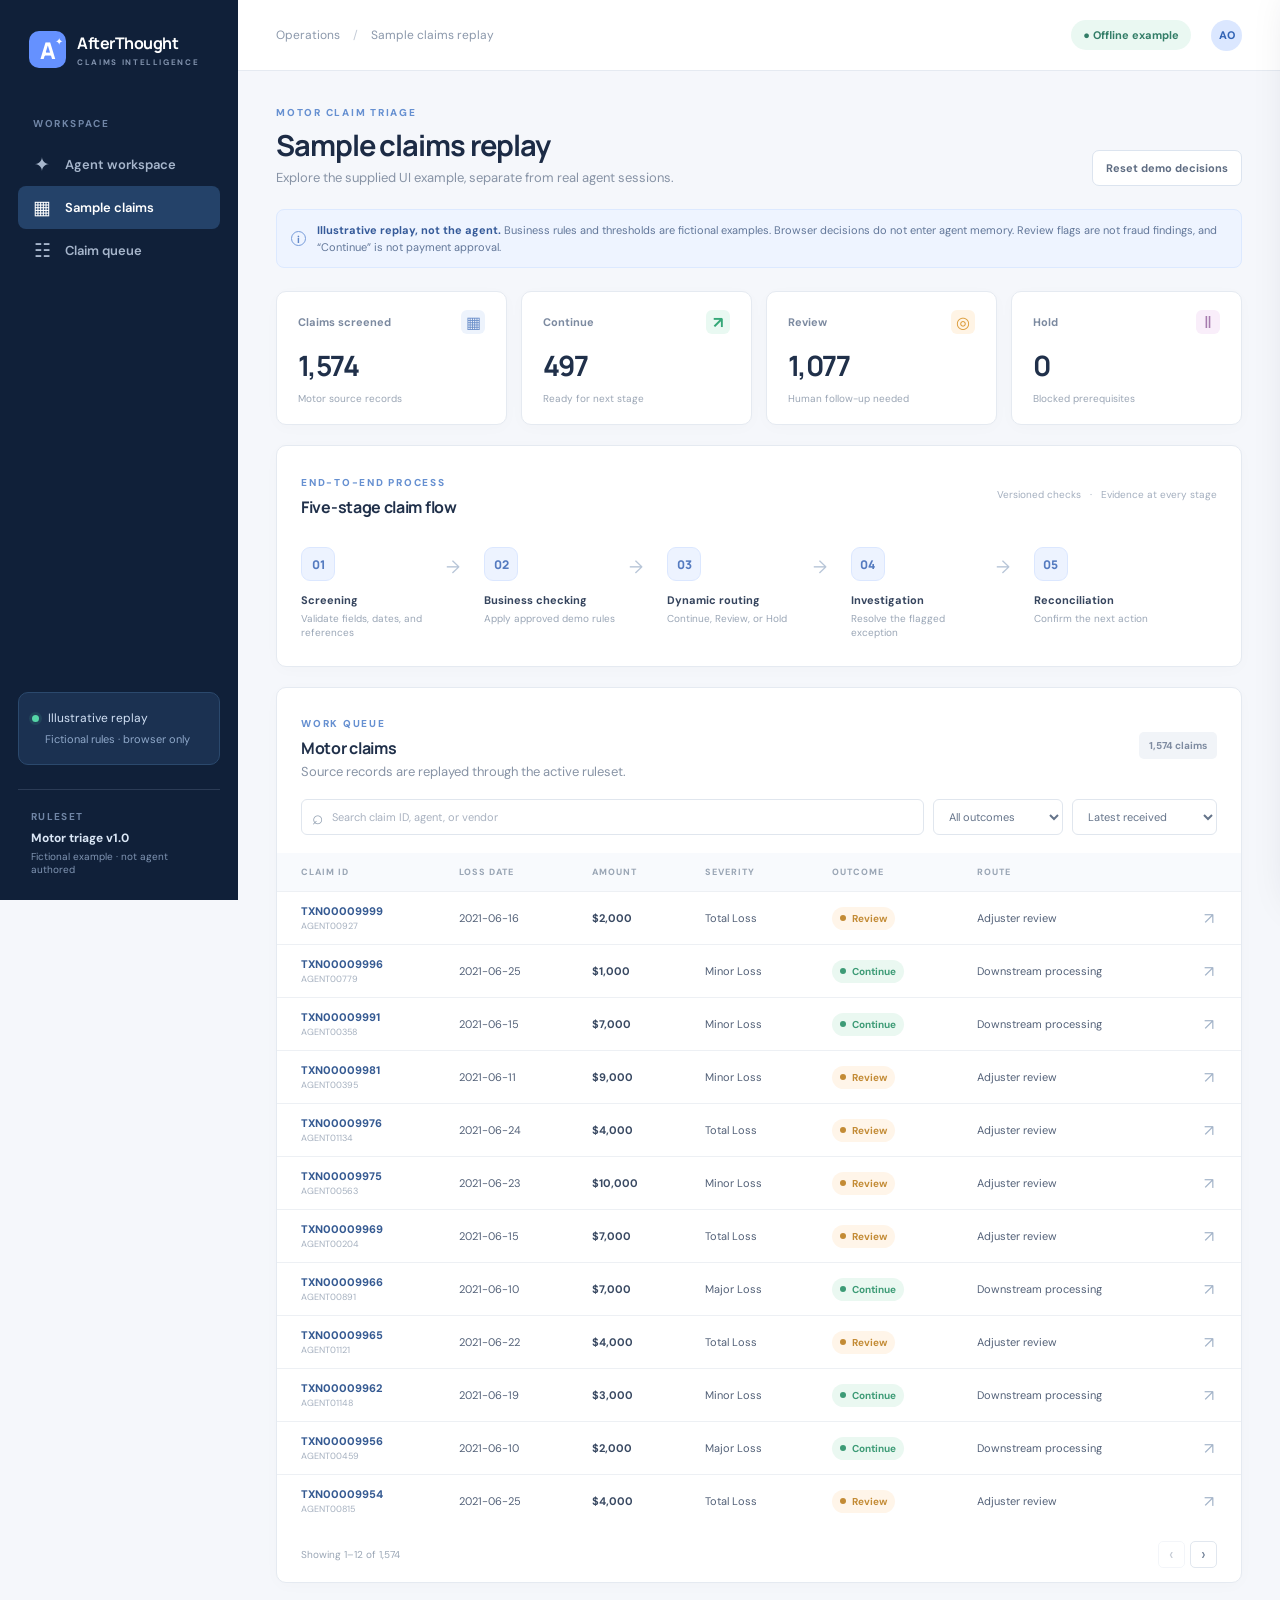
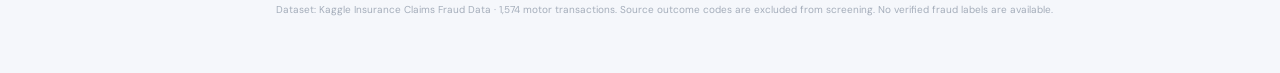
==== frontend/claims.html @ 143d14ba "feat: add durable agent runtime and live demo UI Add the Go/Temporal authoring harness with four too" ====
<!doctype html>
<html lang="en">
<head>
  <meta charset="utf-8">
  <meta name="viewport" content="width=device-width, initial-scale=1">
  <title>AfterThought · Illustrative claims replay</title>
  <link rel="stylesheet" href="src/styles.css">
</head>
<body>
  <div class="app-shell">
    <aside class="sidebar">
      <div class="brand"><div class="brand-mark">A<span>✦</span></div><div><strong>AfterThought</strong><small>CLAIMS INTELLIGENCE</small></div></div>
      <div class="side-label">WORKSPACE</div>
      <a class="nav-link" href="./"><span>✦</span> Agent workspace</a>
      <a class="nav-link active" href="claims.html"><span>▦</span> Sample claims</a>
      <a class="nav-link" href="#claim-table"><span>☷</span> Claim queue</a>
      <div class="side-spacer"></div>
      <div class="side-note"><span class="pulse"></span> Illustrative replay<br><small>Fictional rules · browser only</small></div>
      <div class="side-footer">RULESET<br><strong>Motor triage v1.0</strong><small>Fictional example · not agent authored</small></div>
    </aside>
    <main class="main" id="overview">
      <header class="topbar"><div class="breadcrumb">Operations <span>/</span> Sample claims replay</div><div class="top-right"><span class="data-pill">● Offline example</span><span class="avatar">AO</span></div></header>
      <div class="content">
        <div class="page-title"><div><div class="eyebrow">MOTOR CLAIM TRIAGE</div><h1>Sample claims replay</h1><p>Explore the supplied UI example, separate from real agent sessions.</p></div><button id="resetButton" class="secondary-button">Reset demo decisions</button></div>
        <div class="notice"><span class="notice-icon">i</span><span><strong>Illustrative replay, not the agent.</strong> Business rules and thresholds are fictional examples. Browser decisions do not enter agent memory. Review flags are not fraud findings, and “Continue” is not payment approval.</span></div>
        <section class="metrics" id="metrics" aria-label="Claim outcomes"></section>
        <section class="panel flow-panel"><div class="section-heading"><div><span class="eyebrow">END-TO-END PROCESS</span><h2>Five-stage claim flow</h2></div><div class="inline-meta">Versioned checks <span>·</span> Evidence at every stage</div></div><div class="flow" id="flow"></div></section>
        <section class="panel queue-panel" id="claim-table"><div class="section-heading queue-heading"><div><span class="eyebrow">WORK QUEUE</span><h2>Motor claims</h2><p>Source records are replayed through the active ruleset.</p></div><span class="record-count" id="recordCount"></span></div><div class="queue-controls"><div class="search-wrap"><span>⌕</span><input id="searchInput" type="search" placeholder="Search claim ID, agent, or vendor" aria-label="Search claims"></div><select id="outcomeFilter" aria-label="Filter by outcome"><option value="All">All outcomes</option><option value="Review">Review</option><option value="Continue">Continue</option><option value="Hold">Hold</option></select><select id="sortOrder" aria-label="Sort claims"><option value="recent">Latest received</option><option value="amount">Highest amount</option></select></div><div class="table-scroll"><table><thead><tr><th>CLAIM ID</th><th>LOSS DATE</th><th>AMOUNT</th><th>SEVERITY</th><th>OUTCOME</th><th>ROUTE</th><th></th></tr></thead><tbody id="claimRows"></tbody></table></div><div class="pagination"><span id="pageSummary"></span><div><button id="prevPage" aria-label="Previous page">‹</button><button id="nextPage" aria-label="Next page">›</button></div></div></section>
        <div class="source-note">Dataset: Kaggle Insurance Claims Fraud Data · 1,574 motor transactions. Source outcome codes are excluded from screening. No verified fraud labels are available.</div>
      </div>
    </main>
  </div>
  <div id="scrim" class="scrim" hidden></div>
  <aside id="drawer" class="drawer" aria-label="Claim details" aria-hidden="true"></aside>
  <script type="module" src="src/app.mjs"></script>
</body>
</html>
---- frontend/src/styles.css ----
@import url('https://fonts.googleapis.com/css2?family=DM+Sans:wght@400;500;600;700&family=Manrope:wght@400;500;600;700;800&display=swap');
:root{font-family:'DM Sans',sans-serif;color:#22304a;background:#f5f7fb;font-synthesis:none}*{box-sizing:border-box}body{margin:0}button,input,select,textarea{font:inherit}button{cursor:pointer}button:disabled{cursor:default;opacity:.4}.app-shell{display:flex;min-height:100vh}.sidebar{width:238px;background:#102039;color:#d9e2f2;display:flex;flex-direction:column;padding:31px 18px 24px;position:sticky;top:0;height:100vh;flex-shrink:0}.brand{display:flex;align-items:center;gap:11px;padding:0 11px 49px}.brand-mark{width:37px;height:37px;border-radius:10px;background:#6591ff;color:#fff;font-family:Manrope,sans-serif;font-size:23px;font-weight:800;display:grid;place-items:center;position:relative}.brand-mark span{font-size:10px;position:absolute;right:3px;top:3px}.brand strong{font-family:Manrope,sans-serif;font-size:16px;letter-spacing:-.5px;color:#fff}.brand small{display:block;color:#8293ae;font-size:8px;letter-spacing:1.65px;font-weight:700;margin-top:3px}.side-label{font-size:10px;color:#7186a7;letter-spacing:1.6px;padding:0 15px 13px;font-weight:700}.nav-link{height:43px;padding:0 15px;display:flex;align-items:center;gap:14px;border-radius:8px;color:#a7b6cc;text-decoration:none;font-size:13px;font-weight:600}.nav-link span{font-size:19px;font-weight:400;width:18px;text-align:center}.nav-link.active{color:#fff;background:#244269}.nav-link:hover{background:#1e3657;color:#fff}.side-spacer{flex:1}.side-note{font-size:12px;line-height:1.7;color:#d2e1f5;padding:15px 13px;background:#1b3151;border:1px solid #2b496d;border-radius:10px}.side-note small{font-size:11px;color:#8fa8c9;margin-left:13px}.pulse{display:inline-block;width:7px;height:7px;background:#55d6a7;border-radius:50%;margin-right:6px;box-shadow:0 0 0 3px #55d6a71c}.side-footer{border-top:1px solid #2b3b55;margin-top:24px;padding:20px 13px 0;color:#7085a5;font-size:10px;letter-spacing:1.3px;font-weight:700}.side-footer strong{display:block;color:#dbe7f6;letter-spacing:0;font-size:12px;margin:7px 0 4px}.side-footer small{display:block;font-size:10px;color:#8095b3;letter-spacing:0;font-weight:400}.main{min-width:0;flex:1}.topbar{height:71px;border-bottom:1px solid #e5eaf1;background:#fff;display:flex;justify-content:space-between;align-items:center;padding:0 38px}.breadcrumb{font-size:12px;color:#8b98ab}.breadcrumb span{color:#c3cbd6;margin:0 10px}.top-right{display:flex;align-items:center;gap:20px}.data-pill{font-size:11px;font-weight:700;color:#327d67;background:#eaf8f2;border-radius:30px;padding:8px 12px}.avatar{display:grid;place-items:center;background:#dbe7ff;color:#3365b6;width:31px;height:31px;border-radius:50%;font-size:11px;font-weight:800}.content{max-width:1480px;margin:auto;padding:35px 38px 55px}.page-title{display:flex;justify-content:space-between;align-items:flex-end;margin-bottom:23px}.eyebrow{font-size:10px;letter-spacing:1.75px;font-weight:800;color:#6690d1}.page-title h1{font-family:Manrope,sans-serif;font-size:29px;letter-spacing:-1.1px;margin:6px 0 4px;color:#1c2b45}.page-title p,.section-heading p{margin:0;color:#8793a5;font-size:13px}.secondary-button{background:#fff;border:1px solid #dce4ef;border-radius:7px;padding:10px 13px;color:#5e6c82;font-size:11px;font-weight:700}.secondary-button:hover{border-color:#93acd1;color:#315e9a}.notice{display:flex;gap:11px;align-items:center;background:#eef4ff;border:1px solid #dce9ff;border-radius:8px;padding:12px 14px;color:#627799;font-size:11px;line-height:1.5;margin-bottom:23px}.notice strong{color:#355a99}.notice-icon{display:grid;place-items:center;border:1.5px solid #779cda;color:#6086c7;width:15px;height:15px;border-radius:50%;font-size:10px;font-weight:800;flex-shrink:0}.metrics{display:grid;grid-template-columns:repeat(4,1fr);gap:14px;margin-bottom:20px}.metric-card{background:#fff;border:1px solid #e5eaf1;border-radius:10px;padding:18px 21px 17px;min-height:129px;box-shadow:0 3px 16px #17294505}.metric-top{display:flex;align-items:center;justify-content:space-between;color:#7c8aa0;font-size:11px;font-weight:700}.metric-icon{display:grid;place-items:center;width:24px;height:24px;border-radius:6px;background:#edf3fc;color:#6a8ec9;font-size:16px}.metric-card.continue .metric-icon{background:#e9f9f2;color:#35a878}.metric-card.review .metric-icon{background:#fff4e5;color:#db9b39}.metric-card.hold .metric-icon{background:#f9eefa;color:#a77caf}.metric-card strong{display:block;font-family:Manrope,sans-serif;font-size:28px;letter-spacing:-1.2px;color:#20304a;margin:12px 0 2px}.metric-card small{color:#9ba6b5;font-size:10px}.panel{background:#fff;border:1px solid #e5eaf1;border-radius:10px;box-shadow:0 3px 16px #17294505}.flow-panel{padding:24px 24px 27px;margin-bottom:20px}.section-heading{display:flex;align-items:center;justify-content:space-between}.section-heading h2{font-family:Manrope,sans-serif;font-size:16px;letter-spacing:-.3px;color:#20304a;margin:5px 0 0}.inline-meta{font-size:10px;color:#a3aebe}.inline-meta span{padding:0 6px}.flow{display:grid;grid-template-columns:repeat(5,1fr);margin-top:29px}.flow-step{position:relative;padding-right:16px}.flow-circle{display:grid;place-items:center;width:34px;height:34px;background:#edf3ff;border:1px solid #dbe7ff;border-radius:9px;font-family:Manrope,sans-serif;font-size:12px;font-weight:800;color:#557bc0;margin-bottom:12px}.flow-step strong{display:block;color:#35445d;font-size:11px;margin-bottom:5px}.flow-step small{display:block;color:#9aa6b6;font-size:10px;line-height:1.35;max-width:135px}.flow-arrow{position:absolute;top:8px;right:24px;color:#b8c6d8;font-size:18px}.queue-panel{overflow:hidden}.queue-heading{padding:23px 24px 19px}.queue-heading h2{margin-bottom:4px}.record-count{background:#f1f4f8;border-radius:5px;padding:7px 10px;font-size:10px;font-weight:700;color:#7e8ba0}.queue-controls{padding:0 24px 18px;display:flex;gap:9px}.search-wrap{height:36px;display:flex;align-items:center;gap:7px;border:1px solid #e0e6ee;border-radius:6px;flex:1;min-width:160px;padding:0 10px;color:#93a1b2}.search-wrap span{font-size:19px;line-height:1}.search-wrap input{border:0;outline:0;width:100%;font-size:11px;color:#33435b}.search-wrap input::placeholder{color:#a9b2c0}.queue-controls select{height:36px;background:#fff;border:1px solid #e0e6ee;border-radius:6px;padding:0 31px 0 11px;color:#65748a;font-size:11px;outline:none}.table-scroll{overflow-x:auto}table{width:100%;border-collapse:collapse;min-width:780px}thead{background:#f8fafd}th{text-align:left;color:#9aa6b5;font-size:9px;letter-spacing:1px;font-weight:800;padding:13px 22px}th:first-child,td:first-child{padding-left:24px}td{border-top:1px solid #edf0f4;padding:12px 22px;color:#536178;font-size:11px}tbody tr{cursor:pointer}tbody tr:hover{background:#f8fbff}.claim-id{display:block;color:#355a92;font-weight:800;font-size:11px}.claim-id+small{display:block;color:#a5b0bf;font-size:9px;margin-top:2px}.amount{font-weight:700;color:#394962}.badge{display:inline-flex;align-items:center;gap:6px;font-size:10px;font-weight:700;border-radius:20px;padding:5px 8px;background:#eef3f9;color:#677990;white-space:nowrap}.badge-dot{display:inline-block;width:6px;height:6px;border-radius:50%;background:currentColor}.badge.continue,.badge.passed,.badge.complete,.badge.ready-for-next-stage{background:#eaf8f1;color:#3d9b76}.badge.review,.badge.flagged,.badge.pending,.badge.awaiting-investigation,.badge.pending-evidence{background:#fff5e9;color:#c38b35}.badge.hold,.badge.blocked,.badge.escalated{background:#fff0f1;color:#ce6971}.badge.skipped{background:#f0f3f7;color:#8493a6}.row-arrow{font-size:16px;color:#a4b4c9;text-align:right;padding-right:27px}.empty{text-align:center;padding:45px;color:#9aa7b7}.pagination{display:flex;justify-content:space-between;align-items:center;padding:14px 24px;color:#9aa6b5;font-size:10px}.pagination button{border:1px solid #e1e7ef;background:#fff;color:#6f7f96;border-radius:5px;width:27px;height:27px;margin-left:5px;font-size:17px;line-height:1}.source-note{color:#a4adba;font-size:10px;margin:19px 0 0;line-height:1.6}.scrim{position:fixed;inset:0;background:#0e1b32a6;z-index:5}.scrim[hidden]{display:none}.drawer{position:fixed;right:0;top:0;bottom:0;width:min(600px,100vw);background:#f7f9fc;box-shadow:-14px 0 40px #0c1b3526;z-index:6;transform:translateX(105%);transition:transform .25s ease;display:flex;flex-direction:column}.drawer.open{transform:translateX(0)}.drawer-head{display:flex;align-items:flex-start;justify-content:space-between;background:#fff;border-bottom:1px solid #e4e9f0;padding:27px 30px 20px}.drawer-head h2{font-family:Manrope,sans-serif;font-size:23px;margin:6px 0 9px;color:#1d2d48}.drawer-head p{margin:0;display:flex;gap:10px;align-items:center}.muted{color:#9aa6b6;font-size:10px}.close-button{border:0;background:#f1f4f8;color:#7a8ba2;border-radius:6px;font-size:21px;width:29px;height:29px;line-height:1}.drawer-scroll{overflow-y:auto;padding:20px 30px 30px}.detail-card{background:#fff;border:1px solid #e4eaf1;border-radius:9px;padding:18px 18px 16px}.detail-card-title{display:flex;justify-content:space-between;color:#2a3c58;font-weight:800;font-size:12px;margin-bottom:13px}.detail-card-title span{font-size:9px;color:#9faebe;text-transform:uppercase;letter-spacing:1px}.facts{display:grid;grid-template-columns:repeat(2,1fr);gap:12px}.fact span{display:block;color:#a0aab9;font-size:9px;margin-bottom:4px}.fact strong{display:block;color:#3d4d65;font-size:11px;font-weight:700}.detail-heading{display:flex;justify-content:space-between;margin:24px 0 12px;color:#7387a4;font-weight:800;font-size:10px;letter-spacing:1.2px}.detail-heading span{font-weight:500;letter-spacing:0;color:#9daabc}.stage-list{background:#fff;border:1px solid #e4eaf1;border-radius:9px;padding:5px 19px}.detail-stage{display:flex;gap:13px;border-bottom:1px solid #edf0f4;padding:17px 0}.detail-stage:last-child{border:0}.stage-number{background:#eff4fb;color:#6988b6;border-radius:6px;width:26px;height:26px;flex-shrink:0;display:grid;place-items:center;font-size:10px;font-weight:800}.stage-content{flex:1;min-width:0}.stage-title{display:flex;justify-content:space-between;align-items:center;gap:8px}.stage-title>strong{color:#35445b;font-size:11px}.stage-content>p{font-size:10px;color:#9ba7b6;margin:6px 0 0;line-height:1.5}.findings{margin-top:10px;display:grid;gap:6px}.finding{background:#fff9f0;border-left:2px solid #e3ab57;padding:9px 10px}.finding strong{display:block;color:#805f2d;font-size:10px}.finding small{display:block;color:#a78c65;font-size:9px;margin-top:4px;line-height:1.4}.pass-note{font-size:10px;color:#53a580;margin-top:9px}.investigation-actions{margin-top:14px}.investigation-actions label{display:block;color:#687994;font-size:10px;font-weight:700;margin-bottom:5px}.investigation-actions textarea{width:100%;min-height:64px;resize:vertical;border:1px solid #dce4ee;border-radius:6px;padding:8px;color:#3e5069;font-size:11px;outline:0}.investigation-actions textarea.invalid{border-color:#d6787d}.action-buttons{display:flex;gap:5px;flex-wrap:wrap;margin-top:7px}.action-buttons button{border:1px solid #dce4ee;background:#fff;border-radius:5px;padding:7px 8px;font-size:9px;font-weight:700;color:#566e8a}.action-buttons button:hover{background:#eef4fc}.action-buttons .action-clear{color:#409872}.action-buttons .action-escalate{color:#bb6b72}.investigation-actions>small{display:block;color:#a4adbb;font-size:9px;line-height:1.5;margin-top:8px}.simulator{margin-top:16px;border:1px dashed #cdd9e8;background:#f2f6fc;border-radius:8px;padding:14px}.simulator strong{font-size:11px;color:#49617f}.simulator p{font-size:10px;color:#8899ad;line-height:1.5;margin:5px 0 10px}.text-button{border:0;background:transparent;padding:0;color:#527ebd;font-size:10px;font-weight:800}.drawer-footnote{font-size:9px;color:#a3afbe;line-height:1.5;margin:16px 0 5px}
@media(max-width:1100px){.sidebar{width:200px}.content{padding:30px 25px}.topbar{padding:0 25px}.flow-arrow{right:12px}.metrics{gap:9px}.metric-card{padding:15px}}
@media(max-width:780px){.sidebar{display:none}.topbar{height:58px;padding:0 18px}.content{padding:25px 15px}.page-title{align-items:flex-start;gap:12px}.page-title h1{font-size:25px}.page-title p{max-width:330px}.secondary-button{white-space:nowrap}.metrics{grid-template-columns:repeat(2,1fr)}.flow{grid-template-columns:repeat(2,1fr);row-gap:24px}.flow-arrow{display:none}.flow-step small{max-width:180px}.inline-meta{display:none}.queue-controls{flex-wrap:wrap}.search-wrap{flex-basis:100%}.queue-controls select{flex:1}.drawer-scroll{padding:18px}.drawer-head{padding:22px 18px}}
@media(max-width:440px){.page-title{display:block}.secondary-button{margin-top:15px}.metric-card strong{font-size:24px}.flow{grid-template-columns:1fr}.flow-step{padding-left:48px;min-height:36px}.flow-circle{position:absolute;left:0;top:0}.flow-step strong{padding-top:2px}.queue-controls select{width:100%}.facts{gap:10px}}

/* Live authoring workspace shares the claims dashboard's visual language. */
[hidden]{display:none!important}.agent-content{max-width:1600px}.agent-content .page-title p{line-height:1.6}.agent-content .panel{margin-bottom:20px}.agent-metrics .metric-card{min-height:114px}.agent-metrics .metric-card strong{font-size:25px;margin-top:9px}.new-session-panel,.learning-panel{padding:23px 24px}.new-session-panel .section-heading{margin-bottom:22px}.form-grid{display:grid;grid-template-columns:1fr 1.5fr;gap:20px}label,.prompt-label{display:block;color:#526783;font-size:11px;font-weight:700}label input,label textarea,.new-session-panel textarea,.recall-form input{display:block;width:100%;margin-top:7px;border:1px solid #dce4ee;background:#fbfcff;border-radius:7px;padding:11px 12px;outline:0;color:#2c405e;font-size:12px;line-height:1.5;font-weight:400}input:focus,textarea:focus,select:focus{border-color:#7199df!important;box-shadow:0 0 0 3px #6391df14}label small{display:block;color:#8d9bad;font-size:10px;line-height:1.5;margin-top:6px;font-weight:400}.optional{font-size:10px;color:#9ca8b8;font-weight:400;margin-left:4px}.prompt-label{margin-top:17px}.new-session-panel textarea{resize:vertical;min-height:86px}.form-actions{display:flex;gap:16px;align-items:center;justify-content:flex-end;margin-top:16px}.form-hint{color:#94a1b3;font-size:10px;line-height:1.5;margin-right:auto;max-width:430px}.turn-budget{font-size:10px;color:#8493a6;display:flex;gap:8px;align-items:center;white-space:nowrap}.turn-budget select{border:1px solid #dce4ee;background:white;color:#49617f;border-radius:6px;padding:8px 10px;font-size:11px}.primary-button{background:#3266ce;border:1px solid #3266ce;border-radius:7px;color:#fff;padding:11px 16px;font-size:11px;font-weight:700;display:inline-flex;align-items:center;justify-content:center;gap:18px;white-space:nowrap}.primary-button:hover{background:#2456ba}.primary-button:focus-visible,.secondary-button:focus-visible,.session-card:focus-visible,.file-link:focus-visible{outline:3px solid #91b2ed;outline-offset:3px}.form-status{color:#56718e;font-size:11px;line-height:1.6;margin-top:9px;min-height:1px}.form-status.error{color:#b55360}.error-banner{border:1px solid #f2ced2;background:#fff1f3;border-radius:8px;padding:12px 16px;margin-bottom:18px;color:#a95260;font-size:12px;line-height:1.5}.data-pill.offline{color:#a86c31;background:#fff2df}.pulse.offline{background:#e4ad55;box-shadow:0 0 0 3px #e4ad551c}.workspace-grid{display:grid;grid-template-columns:282px minmax(0,1fr);gap:20px;align-items:start}.sessions-panel{overflow:hidden}.sessions-panel>.section-heading,.session-detail-panel>.section-heading{padding:22px 22px 19px;border-bottom:1px solid #edf0f5}.session-list{max-height:715px;overflow:auto;padding:10px}.empty-state{font-size:12px;color:#8e9db1;line-height:1.7;margin:0;padding:20px 12px}.session-card{display:block;text-align:left;width:100%;border:1px solid transparent;border-radius:8px;background:#fff;padding:13px 12px;margin-bottom:4px;color:#536a89}.session-card:hover{background:#f6f9fd}.session-card.selected{background:#eef4ff;border-color:#d6e5ff}.session-card>strong{display:block;overflow:hidden;text-overflow:ellipsis;white-space:nowrap;font-size:12px;color:#36557f;margin:0 0 6px}.session-card>small{display:block;overflow:hidden;text-overflow:ellipsis;white-space:nowrap;font-size:10px;color:#93a2b7;margin-top:6px}.session-card-footer{display:flex;align-items:center;justify-content:space-between;gap:8px}.session-card-footer time{font-size:9px;color:#9aa8b9}.badge.completed{background:#eaf8f1;color:#398d6d}.badge.running,.badge.queued,.badge.initializing{background:#eaf2ff;color:#4c79bc}.badge.failed,.badge.terminated,.badge.canceled,.badge.timed-out{background:#fff0f1;color:#c26a76}.badge.budget-exhausted{background:#fff5e9;color:#b88437}.session-detail-panel{overflow:hidden;min-height:410px}.session-detail{padding:20px 22px}.welcome-state{text-align:center;max-width:470px;margin:30px auto 38px}.welcome-icon{display:grid;place-items:center;width:49px;height:49px;margin:auto;border-radius:14px;background:#edf3ff;color:#789de1;font-size:26px}.welcome-state h3{font-family:Manrope,sans-serif;font-size:16px;color:#445c7c;margin-top:18px}.welcome-state p{font-size:12px;color:#91a0b4;line-height:1.8}.welcome-flow{display:flex;flex-wrap:wrap;gap:11px;align-items:center;justify-content:center;font-size:10px;color:#738eaf;margin:24px -12px 0}.welcome-flow span{padding:9px 11px;background:#f2f6fc;border-radius:6px}.welcome-flow b{color:#b3c1d5;font-weight:400}.session-meta{display:flex;align-items:center;gap:8px;flex-wrap:wrap;color:#93a2b5;font-size:10px;margin-bottom:15px}.session-meta code{padding:4px 6px;background:#f3f6fb;border-radius:4px;max-width:100%;overflow-wrap:anywhere}.session-meta a{margin-left:auto;color:#5b81ba;text-decoration:none;font-weight:600}.run-summary{display:grid;grid-template-columns:repeat(3,1fr);gap:7px;border:1px solid #e6ecf4;background:#f8fafd;padding:12px 14px;border-radius:7px;margin-bottom:17px}.run-summary span{display:block;color:#94a1b4;font-size:9px;margin-bottom:4px}.run-summary strong{font-size:12px;font-weight:700;color:#58708f}.detail-section{border-top:1px solid #edf0f5;padding-top:17px;margin-top:17px}.detail-section h3,.learning-grid h3{font-size:11px;color:#5d7596;margin:0 0 10px;font-weight:800}.result-text{white-space:pre-wrap;overflow-wrap:anywhere;color:#526782;font-size:12px;line-height:1.8;margin:0;max-height:340px;overflow:auto}.trace-list{display:grid;gap:8px;max-height:430px;overflow:auto}.trace-event{border:1px solid #e4eaf3;border-radius:7px;overflow:hidden;background:#fcfdff}.trace-event summary{list-style:none;display:flex;gap:8px;align-items:center;padding:11px 12px;color:#54708f;font-size:11px;cursor:pointer}.trace-event summary::-webkit-details-marker{display:none}.trace-event summary::before{content:'›';color:#a2b4ce;font-size:15px}.trace-event[open] summary::before{transform:rotate(90deg)}.trace-event summary .tool-name{font-family:ui-monospace,SFMono-Regular,Consolas,monospace;font-weight:700;color:#38639a;font-size:11px}.trace-event summary .tool-detail{color:#8e9fb5;text-overflow:ellipsis;overflow:hidden;white-space:nowrap;flex:1}.tool-state{font-size:9px;color:#56a186;white-space:nowrap}.tool-state.error{color:#bc6a76}.trace-event pre,.file-preview pre{padding:12px 14px;background:#f3f6fb;color:#49617f;margin:0;border-top:1px solid #e5ebf4;font-family:ui-monospace,SFMono-Regular,Consolas,monospace;font-size:10px;line-height:1.7;overflow:auto;white-space:pre-wrap;overflow-wrap:anywhere;max-height:330px}.trace-event .trace-output{background:#f9fbfe}.trace-label{font-size:9px;font-weight:700;text-transform:uppercase;letter-spacing:.7px;color:#91a3bb;padding:8px 14px 5px;background:#f9fbfe}.tool-message{padding:10px 12px;font-size:11px;white-space:pre-wrap;color:#68809f;line-height:1.6}.files-list{display:flex;gap:7px;flex-wrap:wrap}.file-link{border:1px solid #dfe8f3;border-radius:6px;background:#f8fbff;color:#5680b5;padding:8px 10px;font-size:10px;overflow-wrap:anywhere;text-align:left}.file-link:hover,.file-link.selected{border-color:#a3bce3;background:#edf4ff}.file-link small{color:#9aa9bb;margin-left:7px;font-size:9px}.file-preview{margin-top:12px;border:1px solid #e0e8f2;border-radius:7px;overflow:hidden}.file-preview-head{display:flex;align-items:center;justify-content:space-between;padding:10px 12px;color:#597596;font-size:10px;gap:8px}.file-preview-head a{color:#5b81ba;text-decoration:none}.file-preview pre{max-height:430px}.graph-preview{display:flex;align-items:center;gap:10px;overflow:auto;padding:17px;background:#f7faff;border-top:1px solid #e0e8f2}.graph-node{border:1px solid #d6e4fa;border-radius:8px;background:#fff;flex-shrink:0;min-width:140px;max-width:230px;padding:12px;color:#42648d}.graph-node strong{font-size:11px;display:block}.graph-node small{display:block;font-size:9px;color:#8b9eb8;margin-top:6px;overflow-wrap:anywhere}.graph-arrow{font-size:19px;color:#aac0dc}.graph-caption{font-size:10px;color:#8a9bb3;padding:9px 12px;margin:0;background:#f7faff;line-height:1.5}.learning-panel .section-heading h2{margin-bottom:5px}.learning-grid{display:grid;grid-template-columns:1fr 1.2fr;gap:28px;margin-top:23px}.learning-grid label{margin:12px 0}.learning-grid textarea{resize:vertical}.learning-grid .primary-button{margin-top:2px}.memory-inspector{border-left:1px solid #e7edf5;padding-left:27px;min-width:0}.memory-tabs{display:flex;gap:20px;border-bottom:1px solid #e8edf5;margin-bottom:12px}.memory-tabs button{border:0;border-bottom:2px solid transparent;padding:0 0 10px;background:none;font-size:11px;font-weight:700;color:#95a5b9}.memory-tabs button.selected{color:#4f79b8;border-color:#6392da}.memory-results{max-height:380px;overflow:auto}.memory-entry{border-bottom:1px solid #edf1f7;padding:12px 0}.memory-entry:first-child{padding-top:3px}.memory-entry:last-child{border:0}.source-label{display:inline-block;padding:3px 7px;color:#6e83a2;background:#f0f4fb;border-radius:4px;font-size:9px;font-weight:700;margin-bottom:7px;overflow-wrap:anywhere}.source-label.human{background:#edf8f3;color:#4f9279}.source-label.derived{background:#fff6e7;color:#ac853f}.memory-entry p{margin:0;font-size:11px;color:#7c8fa8;line-height:1.7;white-space:pre-wrap;overflow-wrap:anywhere}.memory-entry details{font-size:10px;color:#859ab5;margin-top:7px}.memory-entry pre{white-space:pre-wrap;overflow-wrap:anywhere;font-size:9px;color:#97a6b9}.recall-form{display:flex;gap:8px;margin-bottom:15px;align-items:center}.recall-form input{margin:0;flex:1;min-width:0;font-size:11px;padding:9px 10px}.recall-form button{flex-shrink:0;padding:9px 10px}.sr-only{position:absolute;width:1px;height:1px;padding:0;margin:-1px;overflow:hidden;clip:rect(0,0,0,0);white-space:nowrap;border:0}.pending-note{color:#8ca0b9;font-size:11px;line-height:1.7;padding:10px 0}.detail-warning{padding:11px 13px;background:#fff7e9;border:1px solid #f5e4c8;border-radius:7px;color:#a17e48;font-size:11px;line-height:1.6;margin-bottom:14px}
@media(max-width:1200px){.workspace-grid{grid-template-columns:235px minmax(0,1fr)}.form-hint{max-width:310px}.session-detail{padding:18px}.sessions-panel>.section-heading,.session-detail-panel>.section-heading{padding:20px 18px}.learning-grid{gap:22px}.memory-inspector{padding-left:22px}}
@media(max-width:1000px){.workspace-grid{grid-template-columns:1fr}.session-list{display:flex;max-height:180px;gap:6px}.session-card{width:210px;flex-shrink:0}.form-grid{grid-template-columns:1fr 1.2fr}.learning-grid{grid-template-columns:1fr}.memory-inspector{border-left:0;border-top:1px solid #e7edf5;padding:20px 0 0}.form-hint{max-width:240px}}
@media(max-width:650px){.form-grid{grid-template-columns:1fr;gap:15px}.form-actions{flex-wrap:wrap;gap:12px}.form-hint{max-width:none;flex-basis:100%}.form-actions .primary-button{margin-left:auto}.new-session-panel,.learning-panel{padding:20px 17px}.new-session-panel .section-heading{gap:15px;align-items:flex-start}.new-session-panel .text-button{max-width:110px;text-align:right;line-height:1.5}.learning-panel>.section-heading{gap:15px}.learning-panel>.section-heading .secondary-button{font-size:10px;padding:9px}.learning-panel .section-heading p{font-size:11px;line-height:1.5}.session-meta a{margin-left:0}.run-summary{padding:11px}.run-summary strong{font-size:11px}.agent-metrics{gap:10px}.agent-metrics .metric-card{padding:15px}.agent-metrics .metric-card strong{font-size:23px}.agent-content .page-title{display:block}.agent-content .page-title .secondary-button{margin-top:14px}.welcome-flow{gap:7px}.welcome-flow span{padding:8px}.breadcrumb{font-size:11px}.data-pill{font-size:10px}.top-right{gap:10px}.session-detail-panel>.section-heading h2{font-size:15px}}
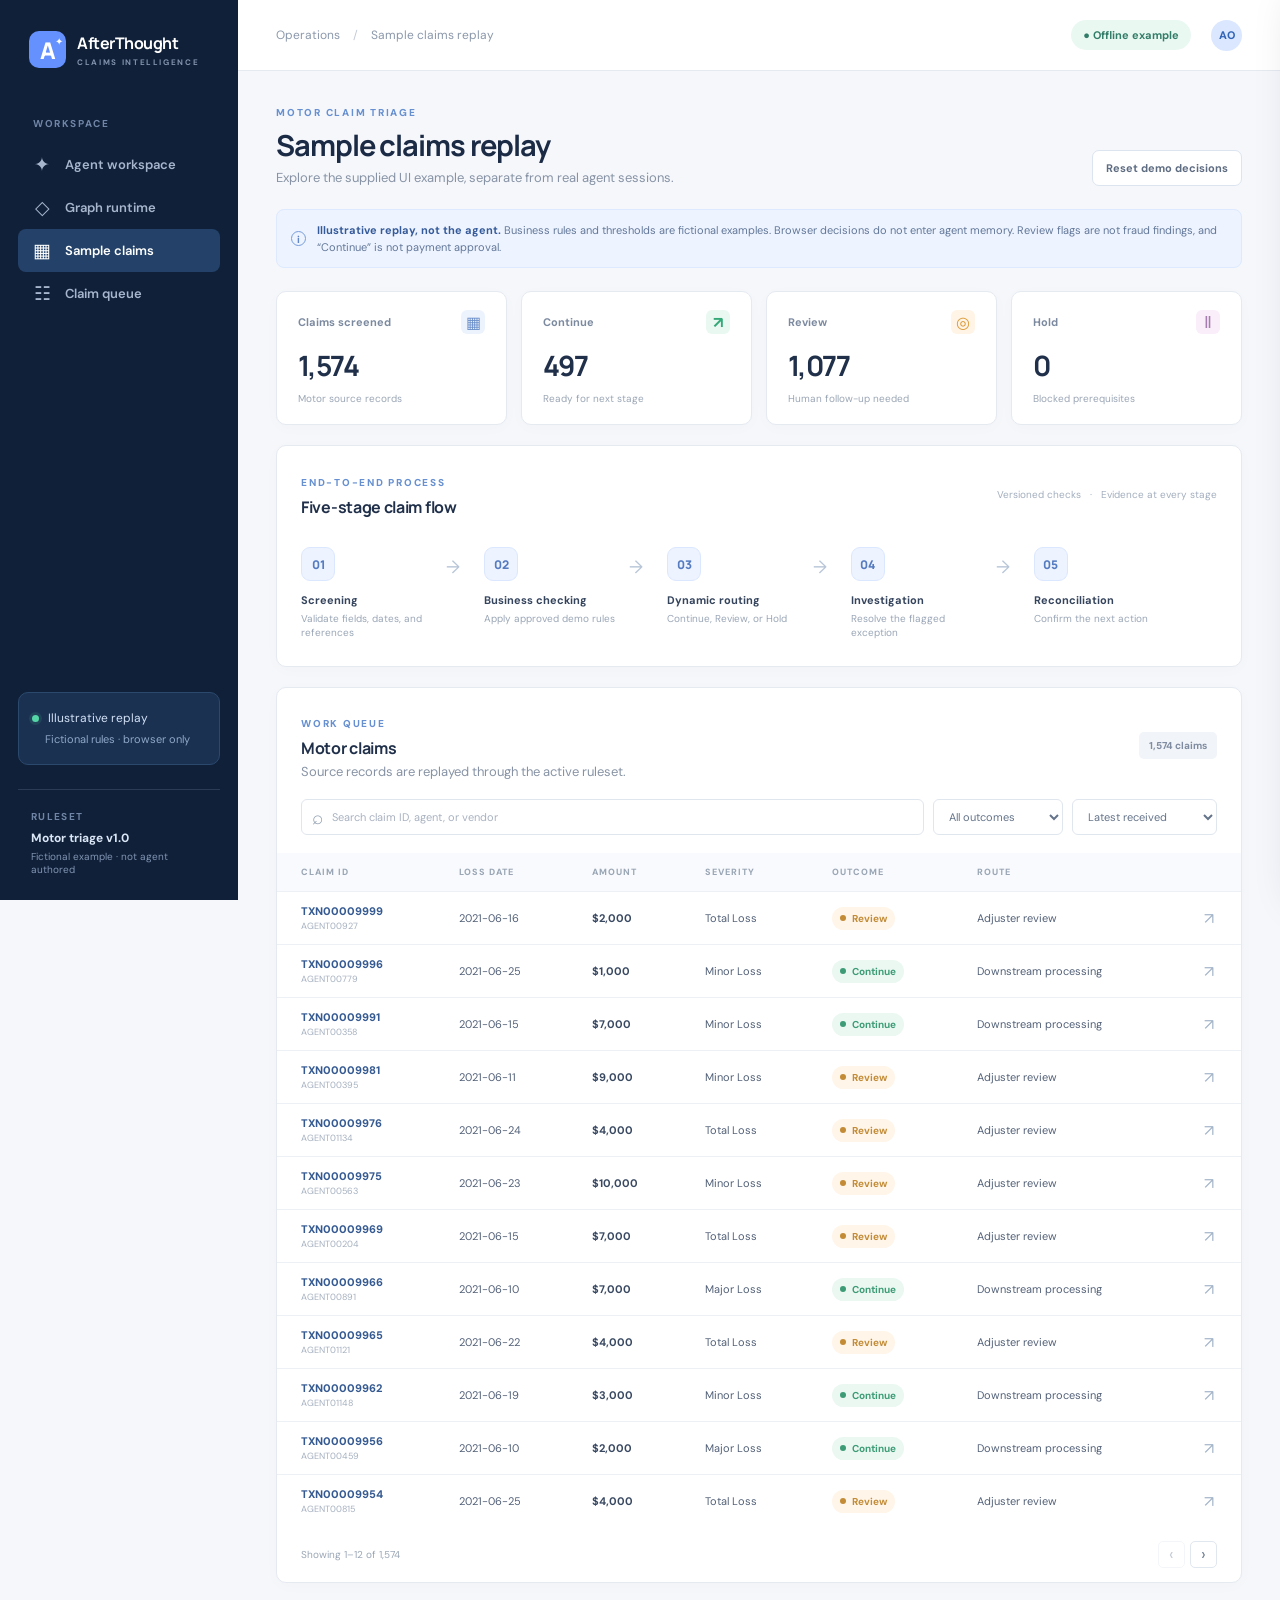
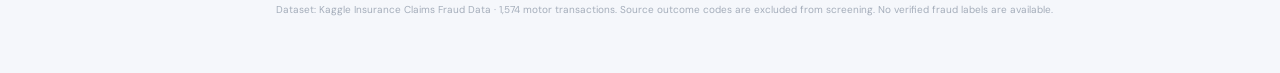
==== commit 64a411cf: "feat: add evaluated CSV graphs with human-approved releases" ====
--- a/frontend/claims.html
+++ b/frontend/claims.html
@@ -12,6 +12,7 @@
       <div class="brand"><div class="brand-mark">A<span>✦</span></div><div><strong>AfterThought</strong><small>CLAIMS INTELLIGENCE</small></div></div>
       <div class="side-label">WORKSPACE</div>
       <a class="nav-link" href="./"><span>✦</span> Agent workspace</a>
+      <a class="nav-link" href="graphs.html"><span>◇</span> Graph runtime</a>
       <a class="nav-link active" href="claims.html"><span>▦</span> Sample claims</a>
       <a class="nav-link" href="#claim-table"><span>☷</span> Claim queue</a>
       <div class="side-spacer"></div>
--- a/frontend/src/styles.css
+++ b/frontend/src/styles.css
@@ -9,3 +9,10 @@
 @media(max-width:1200px){.workspace-grid{grid-template-columns:235px minmax(0,1fr)}.form-hint{max-width:310px}.session-detail{padding:18px}.sessions-panel>.section-heading,.session-detail-panel>.section-heading{padding:20px 18px}.learning-grid{gap:22px}.memory-inspector{padding-left:22px}}
 @media(max-width:1000px){.workspace-grid{grid-template-columns:1fr}.session-list{display:flex;max-height:180px;gap:6px}.session-card{width:210px;flex-shrink:0}.form-grid{grid-template-columns:1fr 1.2fr}.learning-grid{grid-template-columns:1fr}.memory-inspector{border-left:0;border-top:1px solid #e7edf5;padding:20px 0 0}.form-hint{max-width:240px}}
 @media(max-width:650px){.form-grid{grid-template-columns:1fr;gap:15px}.form-actions{flex-wrap:wrap;gap:12px}.form-hint{max-width:none;flex-basis:100%}.form-actions .primary-button{margin-left:auto}.new-session-panel,.learning-panel{padding:20px 17px}.new-session-panel .section-heading{gap:15px;align-items:flex-start}.new-session-panel .text-button{max-width:110px;text-align:right;line-height:1.5}.learning-panel>.section-heading{gap:15px}.learning-panel>.section-heading .secondary-button{font-size:10px;padding:9px}.learning-panel .section-heading p{font-size:11px;line-height:1.5}.session-meta a{margin-left:0}.run-summary{padding:11px}.run-summary strong{font-size:11px}.agent-metrics{gap:10px}.agent-metrics .metric-card{padding:15px}.agent-metrics .metric-card strong{font-size:23px}.agent-content .page-title{display:block}.agent-content .page-title .secondary-button{margin-top:14px}.welcome-flow{gap:7px}.welcome-flow span{padding:8px}.breadcrumb{font-size:11px}.data-pill{font-size:10px}.top-right{gap:10px}.session-detail-panel>.section-heading h2{font-size:15px}}
+
+/* Agent-authored fit/serve graphs and explicit operator promotion. */
+.mobile-nav-link{display:none;color:#6286bb;text-decoration:none;font-size:10px}.graph-content .metric-card small{display:block;white-space:nowrap;overflow:hidden;text-overflow:ellipsis}.graph-step-panel{padding:23px 24px}.graph-step-panel>.section-heading{margin-bottom:22px;gap:18px}.graph-step-panel .section-heading h2{margin-bottom:6px}.graph-step-panel .section-heading p{line-height:1.6}.step-number{font-family:Manrope,sans-serif;font-size:23px;font-weight:800;letter-spacing:-1px;color:#dce6f5;align-self:flex-start}.scope-bar{padding:16px 20px;display:flex;align-items:flex-end;gap:14px}.scope-bar label{width:min(320px,50%);flex-shrink:0}.scope-bar input{margin-top:5px;padding:8px 10px;font-size:11px}.scope-bar button{margin-bottom:1px}.scope-bar>span{font-size:10px;color:#93a2b7;line-height:1.6;margin:auto 0 3px auto}.dataset-picker{display:grid;grid-template-columns:1fr 2fr;gap:24px;align-items:start}.dataset-picker select,.batch-form select{display:block;width:100%;background:#fbfcff;border:1px solid #dce4ee;border-radius:7px;margin-top:7px;padding:10px;color:#526d90;font-size:11px;min-width:0}.dataset-summary{border:1px solid #e0e8f3;background:#f8fbff;border-radius:8px;padding:14px 16px;color:#8b9db6;font-size:11px;line-height:1.7;min-width:0}.dataset-summary-title{display:flex;justify-content:space-between;gap:12px;align-items:center;margin-bottom:4px}.dataset-summary-title>strong{color:#46658d;font-size:12px}.dataset-summary>code{font-size:10px;display:block;overflow-wrap:anywhere;color:#8ea3c1}.dataset-facts{display:flex;gap:9px 15px;flex-wrap:wrap;margin-top:9px;font-size:10px;color:#6f88a9}.dataset-summary>p{font-size:11px;margin:8px 0 12px;color:#8195b0}.split-grid{display:grid;grid-template-columns:repeat(3,1fr);gap:10px;background:#fff;border:1px solid #e2eaf4;border-radius:7px;padding:10px 13px}.split-grid>div>span{display:block;color:#98a9c0;font-size:9px;text-transform:uppercase;letter-spacing:.7px}.split-grid strong{display:block;color:#5e7ca2;font-size:16px;margin:3px 0}.split-grid small{font-size:8px;color:#9aabc1;display:block;line-height:1.5}.frozen-policy{display:flex;flex-wrap:wrap;gap:6px 12px;margin:11px 0 1px;color:#8197b6;font-size:9px}.frozen-policy>strong{color:#55759d}.profile-details{border-top:1px solid #e4edf8;margin-top:12px;padding-top:9px;font-size:10px;color:#8b9fbc}.profile-details summary,.upload-details>summary,.node-inspector summary,.batch-trace summary{cursor:pointer;line-height:1.6}.profile-fields{display:grid;grid-template-columns:repeat(2,1fr);gap:7px 12px;padding:10px 0 2px}.profile-fields>span{min-width:0}.profile-fields strong{display:block;color:#7590b2;font-size:10px;overflow-wrap:anywhere}.profile-fields small{display:block;color:#a0afc2;font-size:9px}.upload-details{border-top:1px solid #e6edf6;margin-top:23px;padding-top:16px}.upload-details>summary{font-size:11px;color:#6485b0;font-weight:700}.dataset-form{margin-top:19px}.dataset-form>.form-grid{grid-template-columns:1fr 1fr}.dataset-fields{display:grid;grid-template-columns:1fr .65fr 1.6fr;gap:17px;margin:17px 0}.dataset-form input[type=file],.batch-form input[type=file]{font-size:10px;padding:8px 9px;line-height:1.7}.checkbox-row{display:flex;align-items:center;flex-wrap:wrap;gap:14px 25px;margin:19px 0}.checkbox-row label,.approval-confirm{display:flex;gap:9px;align-items:flex-start;line-height:1.6;color:#7f93ae;font-size:10px;font-weight:500}.checkbox-row input,.approval-confirm input{display:inline-block;width:14px;height:14px;flex-shrink:0;margin:1px 0 0;padding:0;accent-color:#4477ce;box-shadow:none!important}.policy-fields{border:1px solid #e0e8f3;border-radius:8px;display:grid;grid-template-columns:repeat(4,1fr);gap:16px;margin:17px 0 0;padding:15px 18px 17px;background:#fafcff}.policy-fields legend{padding:0 7px;color:#7f96b5;font-size:10px;font-weight:700}.policy-fields label{font-size:10px;color:#8ca0ba}.policy-fields input{background:#fff;padding:9px 10px}.bootstrap-jobs{margin-top:22px;border-top:1px solid #e8edf5;padding-top:13px;max-height:320px;overflow:auto}.bootstrap-job{border:1px solid #e4ebf5;background:#fbfcff;display:flex;justify-content:space-between;align-items:flex-start;gap:15px;padding:12px 14px;border-radius:7px;margin:7px 0}.bootstrap-job.selected{border-color:#ccdef9;background:#f5f9ff}.bootstrap-job>div{min-width:0}.bootstrap-job .job-name{font-size:11px;overflow-wrap:anywhere;text-align:left}.bootstrap-job>.badge{flex-shrink:0}.job-meta{font-size:9px;color:#90a4bf;display:flex;flex-wrap:wrap;gap:8px 15px;margin-top:7px;line-height:1.5}.job-meta a{color:#6f95c7;text-decoration:none}.job-meta .text-button{font-size:9px;font-weight:600}.job-error{font-size:10px;line-height:1.7;color:#b3737d;white-space:pre-wrap;overflow-wrap:anywhere;margin:7px 0 0}.graph-workspace-grid{display:grid;grid-template-columns:230px minmax(0,1fr);gap:20px;align-items:start}.releases-panel{overflow:hidden}.releases-panel>.section-heading{padding:22px 18px 19px;border-bottom:1px solid #e8edf5}.releases-panel .session-list{max-height:710px}.release-detail-panel>.section-heading{margin-bottom:15px}.release-meta{font-size:9px;display:flex;align-items:center;flex-wrap:wrap;gap:7px 13px;color:#98a9c0;margin-bottom:22px;line-height:1.7;overflow-wrap:anywhere}.release-meta>code{font-size:10px;color:#6788b3;background:#eff5ff;padding:4px 6px;border-radius:4px}.dag-phase{border:1px solid #dfe8f4;background:#f8fbff;border-radius:8px;overflow:hidden;margin-bottom:14px}.dag-heading{display:flex;justify-content:space-between;gap:12px;align-items:center;padding:12px 15px;border-bottom:1px solid #e3ecf8}.dag-heading h3{margin:0;color:#4f739e;font-size:11px}.dag-heading span{font-size:9px;color:#97acc7}.dag-scroll{overflow:auto}.dag-svg{display:block}.dag-node{cursor:pointer;outline:none}.dag-node rect{fill:#fff;stroke:#d2e1f5;stroke-width:1.2}.dag-node:hover rect{stroke:#94b5e5;fill:#f8fbff}.dag-node.selected rect,.dag-node:focus rect{fill:#eaf2ff;stroke:#729bd9;stroke-width:1.8}.dag-node-name{font-family:ui-monospace,SFMono-Regular,Consolas,monospace;font-size:11px;fill:#4f76a7;font-weight:600}.dag-node-note{font-size:9px;fill:#94a9c4}.node-inspector{border:1px solid #e2eaf5;border-radius:8px;padding:17px;margin-top:20px}.node-inspector-heading{display:flex;justify-content:space-between;align-items:center;gap:14px;margin-bottom:12px}.node-inspector-heading h3{color:#5b7ba6;font-size:12px;margin:6px 0 0}.node-inspector-heading .secondary-button{font-size:9px;padding:8px 10px}.node-inspector details{font-size:10px;color:#8ca2be;margin-top:9px}.node-inspector summary{padding:7px 1px}.source-code{font-family:ui-monospace,SFMono-Regular,Consolas,monospace;font-size:10px;line-height:1.8;color:#58769d;background:#f5f8fd;border:1px solid #e3ebf5;border-radius:6px;padding:13px 15px;white-space:pre-wrap;overflow-wrap:anywhere;overflow:auto;max-height:380px;margin:5px 0 0}.evaluation-section{border-top:1px solid #e5ecf5;margin-top:23px;padding-top:19px}.detail-section-heading{margin:0 0 14px;color:#627da1;font-size:12px}.evaluation-grid{display:grid;grid-template-columns:1fr 1fr;gap:13px}.evaluation-report{border:1px solid #e2eaf4;border-radius:8px;padding:14px 13px;min-width:0;overflow:auto}.evaluation-title{display:flex;justify-content:space-between;gap:9px;align-items:center}.evaluation-title h3,.evaluation-report>h3{color:#56769f;font-size:11px;margin:0}.evaluation-title .badge{font-size:8px;padding:4px 6px}.evaluation-title .badge-dot{width:4px;height:4px}.evaluation-samples{font-size:9px;color:#97a8bf;margin:10px 0 12px}.synthetic-note{font-size:9px;color:#ac8c55;background:#fff8e9;padding:6px 8px;border-radius:4px;line-height:1.5}.evaluation-table{min-width:0;width:100%;table-layout:auto}.evaluation-table th{font-size:8px;padding:8px 5px;letter-spacing:0;white-space:nowrap}.evaluation-table td{font-size:9px;padding:9px 5px;color:#8098b8}.evaluation-table td:first-child{color:#6984a8;font-weight:600}.evaluation-table .badge{font-size:8px;padding:4px 5px;gap:3px}.evaluation-table .badge-dot{width:4px;height:4px}.evaluation-extras{display:flex;gap:9px;flex-wrap:wrap;padding-top:12px;font-size:9px;color:#96a8c0}.evaluation-extras strong{color:#6c88ac;font-weight:600}.confusion-counts{display:flex;justify-content:space-between;gap:8px;font-size:9px;color:#96abc4;padding:12px 2px 0}.confusion-counts strong{color:#7b96b8;margin-left:3px}.gate-failures{padding-left:15px;font-size:9px;line-height:1.7;color:#b37d84;margin:12px 0 0}.tune-panel{border-top:1px solid #e5ecf5;margin-top:22px;padding-top:19px}.tune-panel h3{color:#607ea5;font-size:12px;margin:0 0 7px}.tune-panel>div>p{font-size:10px;color:#96a7be;line-height:1.7;margin:0 0 16px}.tune-panel textarea{resize:vertical}.tune-target{font-size:10px;color:#7994b6;background:#f5f8fd;border:1px dashed #d9e5f4;border-radius:6px;padding:10px 12px;margin-bottom:14px;overflow-wrap:anywhere}.approval-target{border:1px solid #e2eaf4;border-radius:8px;background:#f8fbff;padding:15px 17px;margin-bottom:19px;display:flex;align-items:center;flex-wrap:wrap;gap:10px;font-size:11px;color:#9baec8}.approval-target>strong{font-family:ui-monospace,SFMono-Regular,Consolas,monospace;color:#6083b1;font-size:11px;overflow-wrap:anywhere}.approval-target small{width:100%;font-size:10px;color:#9aacc5;overflow-wrap:anywhere}.approval-confirm{margin:19px 0;max-width:800px}.approval-confirm input{margin-top:2px}.batch-form{display:grid;grid-template-columns:1.1fr 1fr auto;gap:19px;align-items:end}.batch-form input{min-height:39px}.batch-form .primary-button{min-height:40px}.batch-result-head{display:flex;gap:15px;align-items:center;flex-wrap:wrap;border-top:1px solid #e6edf6;margin-top:21px;padding-top:19px}.batch-result-head>div{margin-right:auto;min-width:0}.batch-result-head code{font-size:11px;color:#6587b4;overflow-wrap:anywhere}.batch-result-head small{display:block;color:#94a9c4;font-size:10px;margin-top:6px;overflow-wrap:anywhere}.batch-result-head>a{text-decoration:none;font-size:10px}.batch-counters{display:grid;grid-template-columns:repeat(4,1fr);gap:13px;padding:15px 19px;margin:18px 0;background:#f7faff;border:1px solid #e0eaf6;border-radius:8px;align-items:center}.batch-counters>div>span{font-size:9px;color:#91a6c1;display:block}.batch-counters strong{font-size:21px;display:block;font-family:Manrope,sans-serif;color:#587da9;margin-top:6px}.batch-counters>div>.badge{display:inline-flex;font-size:9px;white-space:normal;line-height:1.5}.batch-trace{font-size:10px;color:#8ca3c0;margin:10px 0 16px}.prediction-caption{font-size:10px;color:#93a7c2;margin:18px 0 12px;line-height:1.6}.prediction-table{min-width:650px}.prediction-table tr{cursor:default}.prediction-table td{font-size:10px;vertical-align:top;line-height:1.7}.prediction-table th{font-size:9px}.prediction-table td:last-child{max-width:460px;white-space:normal;overflow-wrap:anywhere}.badge.eligible,.badge.verified{background:#edf6ff;color:#668cc3}.badge.active{background:#e8f8ef;color:#419873}.badge.rejected{background:#fff0f1;color:#bc737c}.badge.synthetic{background:#fff6e7;color:#b1925c}.badge.unknown{background:#f0f4f9;color:#8da1bc}.graph-step-panel .detail-warning{margin-top:12px}.scope-bar .secondary-button{white-space:nowrap}.graph-content .source-note a,.notice a{color:#6489bf;text-decoration:none}.graph-content input[type=number]{font-variant-numeric:tabular-nums}
+@media(max-width:1300px){.evaluation-grid{grid-template-columns:1fr}.evaluation-table th{font-size:9px}.evaluation-table td{font-size:10px}.dataset-picker{grid-template-columns:1fr 1.5fr}.dataset-summary-title{flex-wrap:wrap}.policy-fields{gap:12px}.graph-step-panel{padding:22px 21px}.graph-workspace-grid{grid-template-columns:210px minmax(0,1fr)}}
+@media(max-width:1050px){.graph-workspace-grid{grid-template-columns:1fr}.releases-panel .session-list{display:flex;max-height:190px}.releases-panel .session-card{width:240px}.dataset-picker{grid-template-columns:1fr}.policy-fields{grid-template-columns:repeat(2,1fr)}.evaluation-grid{grid-template-columns:1fr 1fr}.scope-bar>span{display:none}.scope-bar label{width:auto;flex:1}.dataset-fields{grid-template-columns:1fr 1fr}.dataset-fields>label:last-child{grid-column:1/-1}.batch-form{grid-template-columns:1fr 1fr}.batch-form>.primary-button{grid-column:2;justify-self:end}.batch-counters{grid-template-columns:repeat(3,1fr)}.batch-counters>div:last-child{grid-column:1/-1}.dag-heading span{font-size:8px}}
+@media(max-width:700px){.graph-step-panel{padding:20px 17px}.graph-step-panel .section-heading p{font-size:11px}.dataset-form>.form-grid{grid-template-columns:1fr;gap:15px}.dataset-fields{gap:15px}.evaluation-grid{grid-template-columns:1fr}.approval-target{padding:14px}.graph-content .form-actions .primary-button{max-width:100%;white-space:normal;line-height:1.5}.batch-form{grid-template-columns:1fr;gap:15px}.batch-form>.primary-button{grid-column:auto;justify-self:stretch}.node-inspector{padding:14px}.node-inspector-heading{align-items:flex-start;flex-direction:column}.node-inspector-heading .secondary-button{margin-top:3px}.dag-heading{flex-direction:column;align-items:flex-start;gap:5px}.policy-fields{padding:13px}.policy-fields label{font-size:9px}.policy-fields input{font-size:11px}.batch-counters{padding:13px;gap:10px}.batch-counters strong{font-size:19px}.batch-counters>div>span{font-size:8px}.batch-result-head .badge{font-size:9px}.bootstrap-job{flex-wrap:wrap;gap:10px}.split-grid{padding:10px;gap:9px}.split-grid small{font-size:8px}.scope-bar{padding:14px 16px;gap:10px}.scope-bar input{font-size:11px}.scope-bar button{font-size:10px;padding:10px}.approval-confirm{font-size:10px}.dataset-facts{gap:6px 10px}.profile-fields{grid-template-columns:1fr 1fr}.graph-content .metric-card strong{font-size:23px}.graph-content .metric-card small{font-size:9px}.mobile-nav-link{display:inline}.graph-content .page-title p{font-size:12px}.step-number{font-size:21px}}
+.audit-reuse-note{font-size:10px;color:#91a4bf;line-height:1.7;margin:13px 1px 0}.badge.execution-failed{background:#fff0f1;color:#bc737c}.badge.evaluating{background:#eaf2ff;color:#4c79bc}
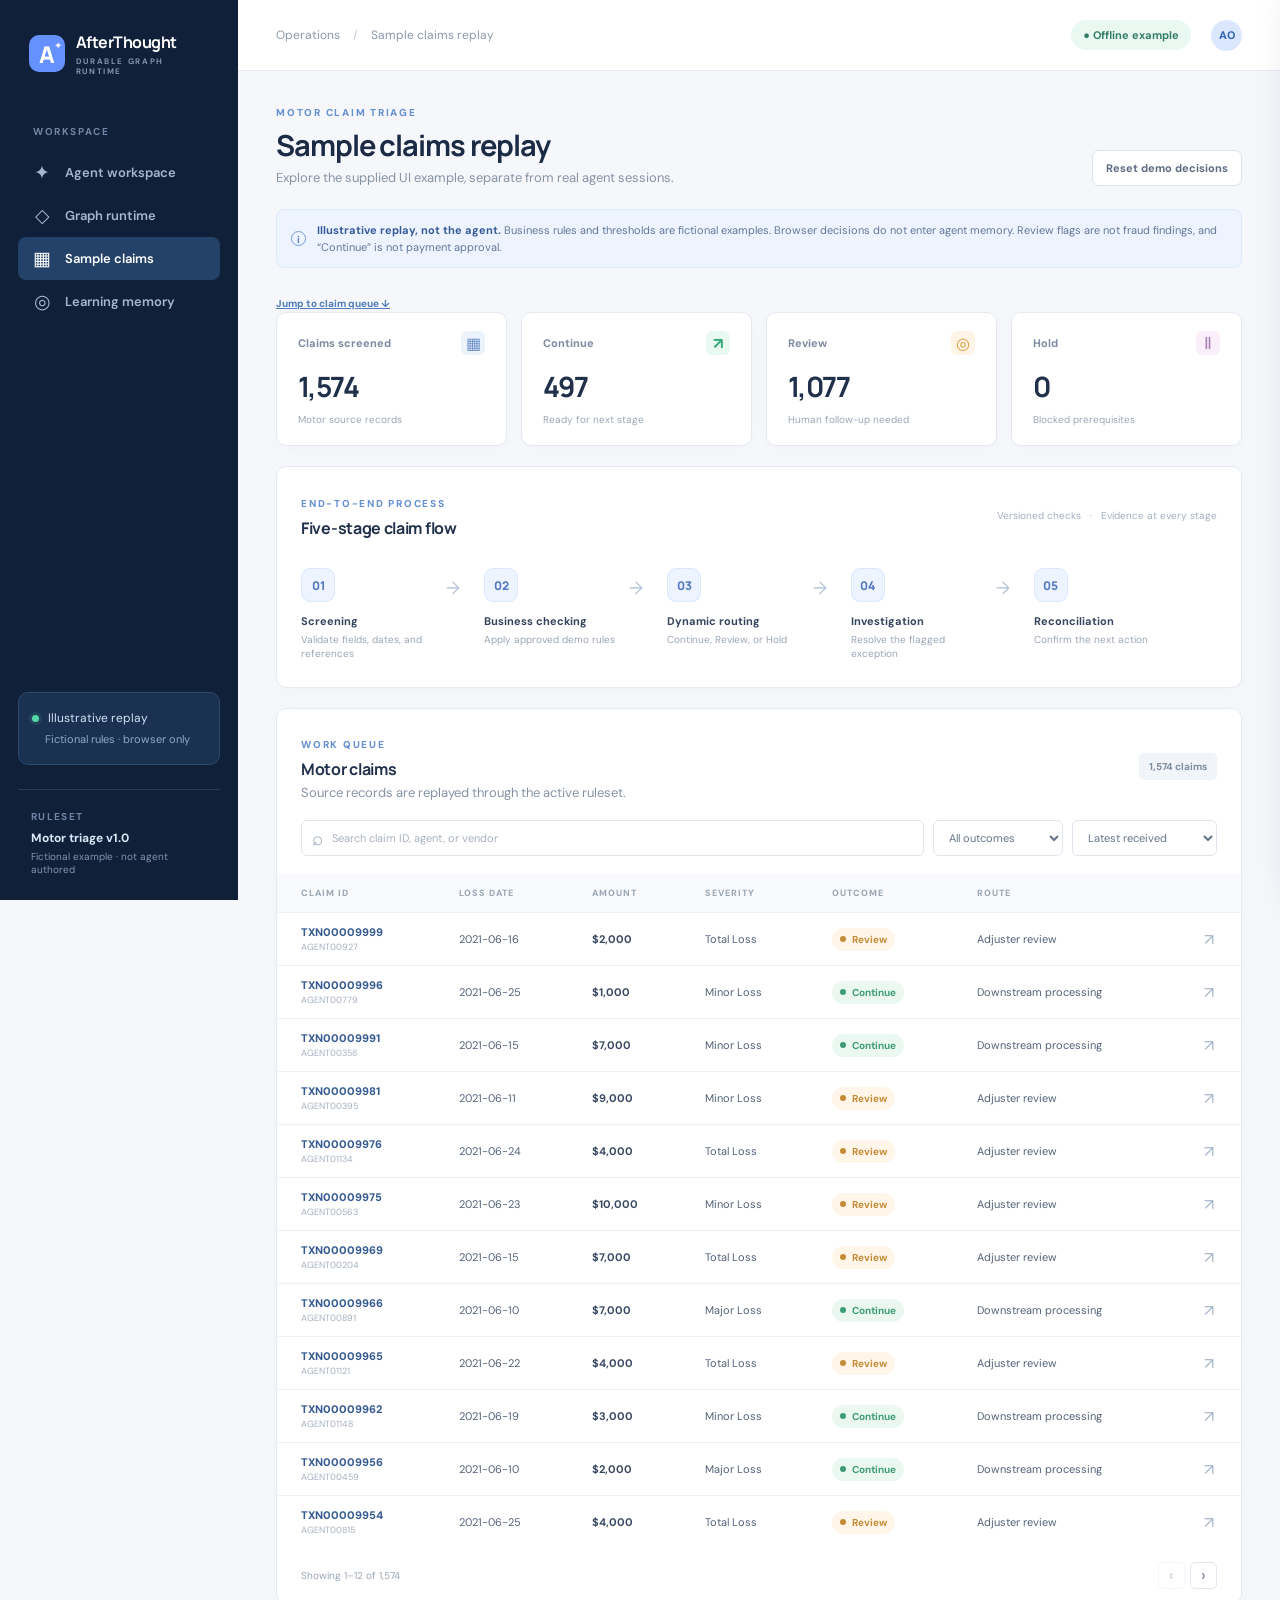
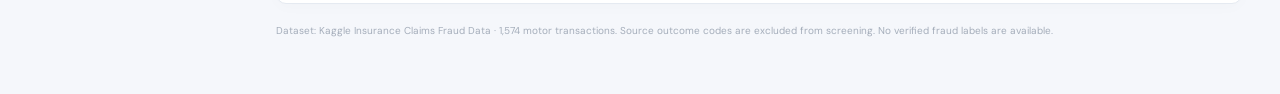
==== commit b9331fe7: "feat: enhance demo functionality and navigation - Added synthetic demo data generation for testing g" ====
--- a/frontend/claims.html
+++ b/frontend/claims.html
@@ -9,12 +9,9 @@
 <body>
   <div class="app-shell">
     <aside class="sidebar">
-      <div class="brand"><div class="brand-mark">A<span>✦</span></div><div><strong>AfterThought</strong><small>CLAIMS INTELLIGENCE</small></div></div>
+      <div class="brand"><div class="brand-mark">A<span>✦</span></div><div><strong>AfterThought</strong><small>DURABLE GRAPH RUNTIME</small></div></div>
       <div class="side-label">WORKSPACE</div>
-      <a class="nav-link" href="./"><span>✦</span> Agent workspace</a>
-      <a class="nav-link" href="graphs.html"><span>◇</span> Graph runtime</a>
-      <a class="nav-link active" href="claims.html"><span>▦</span> Sample claims</a>
-      <a class="nav-link" href="#claim-table"><span>☷</span> Claim queue</a>
+      <nav aria-label="Workspace" data-workspace-nav data-page="claims"></nav>
       <div class="side-spacer"></div>
       <div class="side-note"><span class="pulse"></span> Illustrative replay<br><small>Fictional rules · browser only</small></div>
       <div class="side-footer">RULESET<br><strong>Motor triage v1.0</strong><small>Fictional example · not agent authored</small></div>
@@ -24,6 +21,7 @@
       <div class="content">
         <div class="page-title"><div><div class="eyebrow">MOTOR CLAIM TRIAGE</div><h1>Sample claims replay</h1><p>Explore the supplied UI example, separate from real agent sessions.</p></div><button id="resetButton" class="secondary-button">Reset demo decisions</button></div>
         <div class="notice"><span class="notice-icon">i</span><span><strong>Illustrative replay, not the agent.</strong> Business rules and thresholds are fictional examples. Browser decisions do not enter agent memory. Review flags are not fraud findings, and “Continue” is not payment approval.</span></div>
+        <nav aria-label="On this page"><a class="text-button" href="#claim-table">Jump to claim queue ↓</a></nav>
         <section class="metrics" id="metrics" aria-label="Claim outcomes"></section>
         <section class="panel flow-panel"><div class="section-heading"><div><span class="eyebrow">END-TO-END PROCESS</span><h2>Five-stage claim flow</h2></div><div class="inline-meta">Versioned checks <span>·</span> Evidence at every stage</div></div><div class="flow" id="flow"></div></section>
         <section class="panel queue-panel" id="claim-table"><div class="section-heading queue-heading"><div><span class="eyebrow">WORK QUEUE</span><h2>Motor claims</h2><p>Source records are replayed through the active ruleset.</p></div><span class="record-count" id="recordCount"></span></div><div class="queue-controls"><div class="search-wrap"><span>⌕</span><input id="searchInput" type="search" placeholder="Search claim ID, agent, or vendor" aria-label="Search claims"></div><select id="outcomeFilter" aria-label="Filter by outcome"><option value="All">All outcomes</option><option value="Review">Review</option><option value="Continue">Continue</option><option value="Hold">Hold</option></select><select id="sortOrder" aria-label="Sort claims"><option value="recent">Latest received</option><option value="amount">Highest amount</option></select></div><div class="table-scroll"><table><thead><tr><th>CLAIM ID</th><th>LOSS DATE</th><th>AMOUNT</th><th>SEVERITY</th><th>OUTCOME</th><th>ROUTE</th><th></th></tr></thead><tbody id="claimRows"></tbody></table></div><div class="pagination"><span id="pageSummary"></span><div><button id="prevPage" aria-label="Previous page">‹</button><button id="nextPage" aria-label="Next page">›</button></div></div></section>
@@ -33,6 +31,7 @@
   </div>
   <div id="scrim" class="scrim" hidden></div>
   <aside id="drawer" class="drawer" aria-label="Claim details" aria-hidden="true"></aside>
+  <script type="module" src="src/navigation.mjs"></script>
   <script type="module" src="src/app.mjs"></script>
 </body>
 </html>
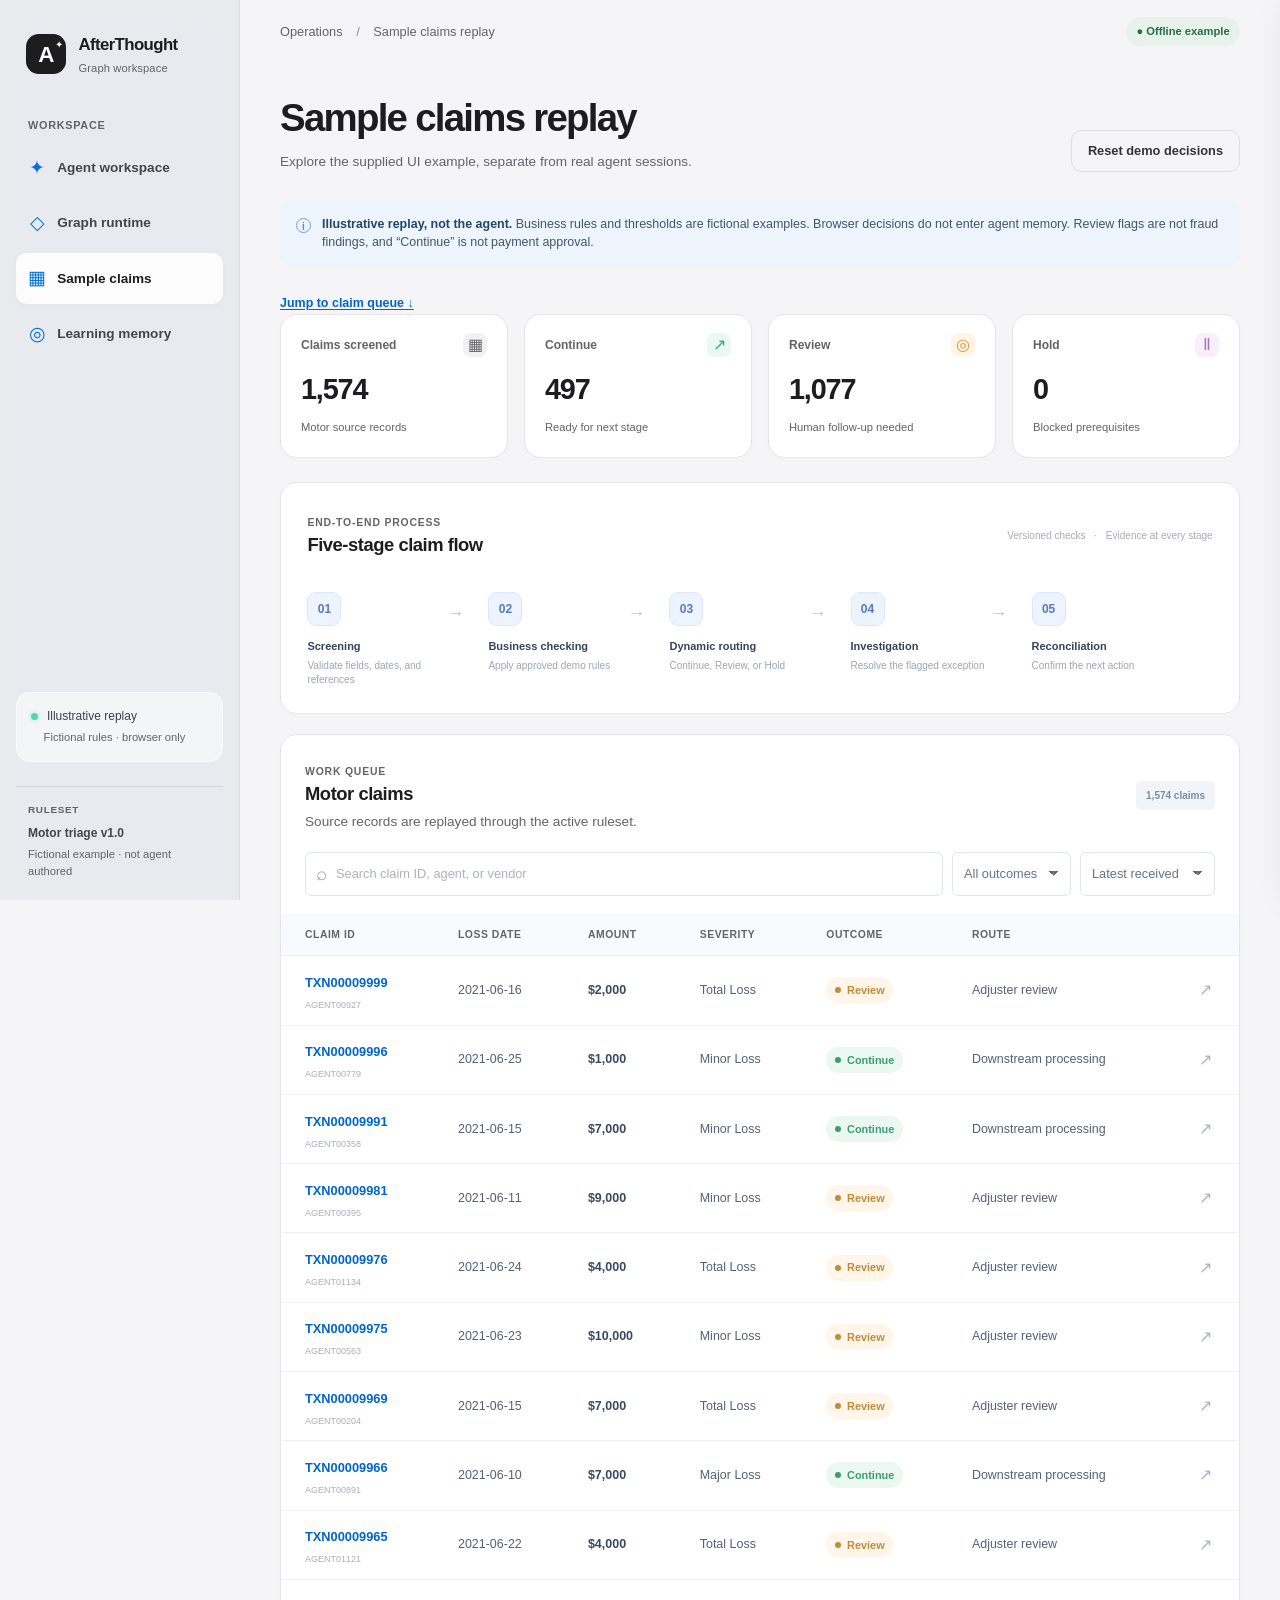
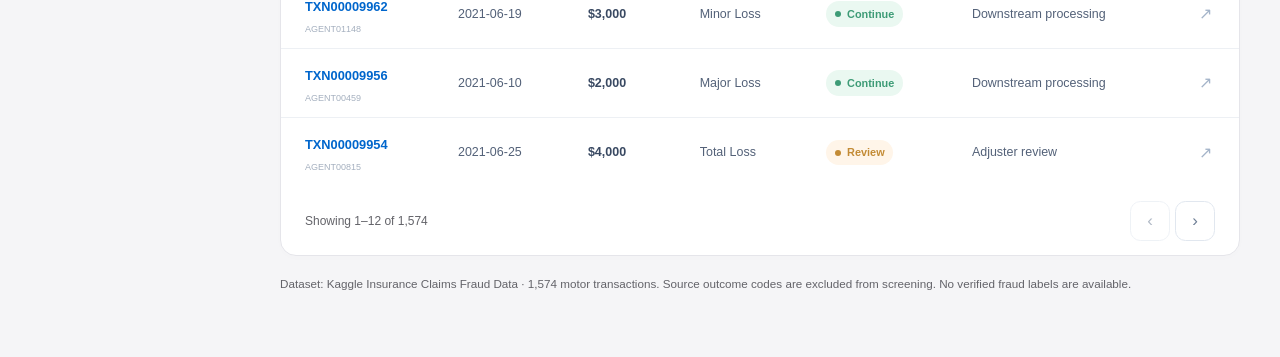
==== commit d6abbc76: "feat: add policy-aware reviews and inline agent activity" ====
--- a/frontend/claims.html
+++ b/frontend/claims.html
@@ -7,19 +7,20 @@
   <link rel="stylesheet" href="src/styles.css">
 </head>
 <body>
+  <a class="skip-link" href="#mainContent">Skip to content</a>
   <div class="app-shell">
     <aside class="sidebar">
-      <div class="brand"><div class="brand-mark">A<span>✦</span></div><div><strong>AfterThought</strong><small>DURABLE GRAPH RUNTIME</small></div></div>
+      <div class="brand"><div class="brand-mark">A<span>✦</span></div><div><strong>AfterThought</strong><small>Graph workspace</small></div></div>
       <div class="side-label">WORKSPACE</div>
       <nav aria-label="Workspace" data-workspace-nav data-page="claims"></nav>
       <div class="side-spacer"></div>
       <div class="side-note"><span class="pulse"></span> Illustrative replay<br><small>Fictional rules · browser only</small></div>
       <div class="side-footer">RULESET<br><strong>Motor triage v1.0</strong><small>Fictional example · not agent authored</small></div>
     </aside>
-    <main class="main" id="overview">
-      <header class="topbar"><div class="breadcrumb">Operations <span>/</span> Sample claims replay</div><div class="top-right"><span class="data-pill">● Offline example</span><span class="avatar">AO</span></div></header>
+    <main class="main" id="mainContent" tabindex="-1">
+      <header class="topbar"><div class="breadcrumb">Operations <span>/</span> Sample claims replay</div><div class="top-right"><span class="data-pill">● Offline example</span></div></header>
       <div class="content">
-        <div class="page-title"><div><div class="eyebrow">MOTOR CLAIM TRIAGE</div><h1>Sample claims replay</h1><p>Explore the supplied UI example, separate from real agent sessions.</p></div><button id="resetButton" class="secondary-button">Reset demo decisions</button></div>
+        <div class="page-title"><div><h1>Sample claims replay</h1><p>Explore the supplied UI example, separate from real agent sessions.</p></div><button id="resetButton" class="secondary-button">Reset demo decisions</button></div>
         <div class="notice"><span class="notice-icon">i</span><span><strong>Illustrative replay, not the agent.</strong> Business rules and thresholds are fictional examples. Browser decisions do not enter agent memory. Review flags are not fraud findings, and “Continue” is not payment approval.</span></div>
         <nav aria-label="On this page"><a class="text-button" href="#claim-table">Jump to claim queue ↓</a></nav>
         <section class="metrics" id="metrics" aria-label="Claim outcomes"></section>
@@ -30,7 +31,7 @@
     </main>
   </div>
   <div id="scrim" class="scrim" hidden></div>
-  <aside id="drawer" class="drawer" aria-label="Claim details" aria-hidden="true"></aside>
+  <aside id="drawer" class="drawer" role="dialog" aria-modal="true" aria-label="Claim details" aria-hidden="true" inert></aside>
   <script type="module" src="src/navigation.mjs"></script>
   <script type="module" src="src/app.mjs"></script>
 </body>
--- a/frontend/src/styles.css
+++ b/frontend/src/styles.css
@@ -1,18 +1,323 @@
-@import url('https://fonts.googleapis.com/css2?family=DM+Sans:wght@400;500;600;700&family=Manrope:wght@400;500;600;700;800&display=swap');
-:root{font-family:'DM Sans',sans-serif;color:#22304a;background:#f5f7fb;font-synthesis:none}*{box-sizing:border-box}body{margin:0}button,input,select,textarea{font:inherit}button{cursor:pointer}button:disabled{cursor:default;opacity:.4}.app-shell{display:flex;min-height:100vh}.sidebar{width:238px;background:#102039;color:#d9e2f2;display:flex;flex-direction:column;padding:31px 18px 24px;position:sticky;top:0;height:100vh;flex-shrink:0}.brand{display:flex;align-items:center;gap:11px;padding:0 11px 49px}.brand-mark{width:37px;height:37px;border-radius:10px;background:#6591ff;color:#fff;font-family:Manrope,sans-serif;font-size:23px;font-weight:800;display:grid;place-items:center;position:relative}.brand-mark span{font-size:10px;position:absolute;right:3px;top:3px}.brand strong{font-family:Manrope,sans-serif;font-size:16px;letter-spacing:-.5px;color:#fff}.brand small{display:block;color:#8293ae;font-size:8px;letter-spacing:1.65px;font-weight:700;margin-top:3px}.side-label{font-size:10px;color:#7186a7;letter-spacing:1.6px;padding:0 15px 13px;font-weight:700}.nav-link{height:43px;padding:0 15px;display:flex;align-items:center;gap:14px;border-radius:8px;color:#a7b6cc;text-decoration:none;font-size:13px;font-weight:600}.nav-link span{font-size:19px;font-weight:400;width:18px;text-align:center}.nav-link.active{color:#fff;background:#244269}.nav-link:hover{background:#1e3657;color:#fff}.side-spacer{flex:1}.side-note{font-size:12px;line-height:1.7;color:#d2e1f5;padding:15px 13px;background:#1b3151;border:1px solid #2b496d;border-radius:10px}.side-note small{font-size:11px;color:#8fa8c9;margin-left:13px}.pulse{display:inline-block;width:7px;height:7px;background:#55d6a7;border-radius:50%;margin-right:6px;box-shadow:0 0 0 3px #55d6a71c}.side-footer{border-top:1px solid #2b3b55;margin-top:24px;padding:20px 13px 0;color:#7085a5;font-size:10px;letter-spacing:1.3px;font-weight:700}.side-footer strong{display:block;color:#dbe7f6;letter-spacing:0;font-size:12px;margin:7px 0 4px}.side-footer small{display:block;font-size:10px;color:#8095b3;letter-spacing:0;font-weight:400}.main{min-width:0;flex:1}.topbar{height:71px;border-bottom:1px solid #e5eaf1;background:#fff;display:flex;justify-content:space-between;align-items:center;padding:0 38px}.breadcrumb{font-size:12px;color:#8b98ab}.breadcrumb span{color:#c3cbd6;margin:0 10px}.top-right{display:flex;align-items:center;gap:20px}.data-pill{font-size:11px;font-weight:700;color:#327d67;background:#eaf8f2;border-radius:30px;padding:8px 12px}.avatar{display:grid;place-items:center;background:#dbe7ff;color:#3365b6;width:31px;height:31px;border-radius:50%;font-size:11px;font-weight:800}.content{max-width:1480px;margin:auto;padding:35px 38px 55px}.page-title{display:flex;justify-content:space-between;align-items:flex-end;margin-bottom:23px}.eyebrow{font-size:10px;letter-spacing:1.75px;font-weight:800;color:#6690d1}.page-title h1{font-family:Manrope,sans-serif;font-size:29px;letter-spacing:-1.1px;margin:6px 0 4px;color:#1c2b45}.page-title p,.section-heading p{margin:0;color:#8793a5;font-size:13px}.secondary-button{background:#fff;border:1px solid #dce4ef;border-radius:7px;padding:10px 13px;color:#5e6c82;font-size:11px;font-weight:700}.secondary-button:hover{border-color:#93acd1;color:#315e9a}.notice{display:flex;gap:11px;align-items:center;background:#eef4ff;border:1px solid #dce9ff;border-radius:8px;padding:12px 14px;color:#627799;font-size:11px;line-height:1.5;margin-bottom:23px}.notice strong{color:#355a99}.notice-icon{display:grid;place-items:center;border:1.5px solid #779cda;color:#6086c7;width:15px;height:15px;border-radius:50%;font-size:10px;font-weight:800;flex-shrink:0}.metrics{display:grid;grid-template-columns:repeat(4,1fr);gap:14px;margin-bottom:20px}.metric-card{background:#fff;border:1px solid #e5eaf1;border-radius:10px;padding:18px 21px 17px;min-height:129px;box-shadow:0 3px 16px #17294505}.metric-top{display:flex;align-items:center;justify-content:space-between;color:#7c8aa0;font-size:11px;font-weight:700}.metric-icon{display:grid;place-items:center;width:24px;height:24px;border-radius:6px;background:#edf3fc;color:#6a8ec9;font-size:16px}.metric-card.continue .metric-icon{background:#e9f9f2;color:#35a878}.metric-card.review .metric-icon{background:#fff4e5;color:#db9b39}.metric-card.hold .metric-icon{background:#f9eefa;color:#a77caf}.metric-card strong{display:block;font-family:Manrope,sans-serif;font-size:28px;letter-spacing:-1.2px;color:#20304a;margin:12px 0 2px}.metric-card small{color:#9ba6b5;font-size:10px}.panel{background:#fff;border:1px solid #e5eaf1;border-radius:10px;box-shadow:0 3px 16px #17294505}.flow-panel{padding:24px 24px 27px;margin-bottom:20px}.section-heading{display:flex;align-items:center;justify-content:space-between}.section-heading h2{font-family:Manrope,sans-serif;font-size:16px;letter-spacing:-.3px;color:#20304a;margin:5px 0 0}.inline-meta{font-size:10px;color:#a3aebe}.inline-meta span{padding:0 6px}.flow{display:grid;grid-template-columns:repeat(5,1fr);margin-top:29px}.flow-step{position:relative;padding-right:16px}.flow-circle{display:grid;place-items:center;width:34px;height:34px;background:#edf3ff;border:1px solid #dbe7ff;border-radius:9px;font-family:Manrope,sans-serif;font-size:12px;font-weight:800;color:#557bc0;margin-bottom:12px}.flow-step strong{display:block;color:#35445d;font-size:11px;margin-bottom:5px}.flow-step small{display:block;color:#9aa6b6;font-size:10px;line-height:1.35;max-width:135px}.flow-arrow{position:absolute;top:8px;right:24px;color:#b8c6d8;font-size:18px}.queue-panel{overflow:hidden}.queue-heading{padding:23px 24px 19px}.queue-heading h2{margin-bottom:4px}.record-count{background:#f1f4f8;border-radius:5px;padding:7px 10px;font-size:10px;font-weight:700;color:#7e8ba0}.queue-controls{padding:0 24px 18px;display:flex;gap:9px}.search-wrap{height:36px;display:flex;align-items:center;gap:7px;border:1px solid #e0e6ee;border-radius:6px;flex:1;min-width:160px;padding:0 10px;color:#93a1b2}.search-wrap span{font-size:19px;line-height:1}.search-wrap input{border:0;outline:0;width:100%;font-size:11px;color:#33435b}.search-wrap input::placeholder{color:#a9b2c0}.queue-controls select{height:36px;background:#fff;border:1px solid #e0e6ee;border-radius:6px;padding:0 31px 0 11px;color:#65748a;font-size:11px;outline:none}.table-scroll{overflow-x:auto}table{width:100%;border-collapse:collapse;min-width:780px}thead{background:#f8fafd}th{text-align:left;color:#9aa6b5;font-size:9px;letter-spacing:1px;font-weight:800;padding:13px 22px}th:first-child,td:first-child{padding-left:24px}td{border-top:1px solid #edf0f4;padding:12px 22px;color:#536178;font-size:11px}tbody tr{cursor:pointer}tbody tr:hover{background:#f8fbff}.claim-id{display:block;color:#355a92;font-weight:800;font-size:11px}.claim-id+small{display:block;color:#a5b0bf;font-size:9px;margin-top:2px}.amount{font-weight:700;color:#394962}.badge{display:inline-flex;align-items:center;gap:6px;font-size:10px;font-weight:700;border-radius:20px;padding:5px 8px;background:#eef3f9;color:#677990;white-space:nowrap}.badge-dot{display:inline-block;width:6px;height:6px;border-radius:50%;background:currentColor}.badge.continue,.badge.passed,.badge.complete,.badge.ready-for-next-stage{background:#eaf8f1;color:#3d9b76}.badge.review,.badge.flagged,.badge.pending,.badge.awaiting-investigation,.badge.pending-evidence{background:#fff5e9;color:#c38b35}.badge.hold,.badge.blocked,.badge.escalated{background:#fff0f1;color:#ce6971}.badge.skipped{background:#f0f3f7;color:#8493a6}.row-arrow{font-size:16px;color:#a4b4c9;text-align:right;padding-right:27px}.empty{text-align:center;padding:45px;color:#9aa7b7}.pagination{display:flex;justify-content:space-between;align-items:center;padding:14px 24px;color:#9aa6b5;font-size:10px}.pagination button{border:1px solid #e1e7ef;background:#fff;color:#6f7f96;border-radius:5px;width:27px;height:27px;margin-left:5px;font-size:17px;line-height:1}.source-note{color:#a4adba;font-size:10px;margin:19px 0 0;line-height:1.6}.scrim{position:fixed;inset:0;background:#0e1b32a6;z-index:5}.scrim[hidden]{display:none}.drawer{position:fixed;right:0;top:0;bottom:0;width:min(600px,100vw);background:#f7f9fc;box-shadow:-14px 0 40px #0c1b3526;z-index:6;transform:translateX(105%);transition:transform .25s ease;display:flex;flex-direction:column}.drawer.open{transform:translateX(0)}.drawer-head{display:flex;align-items:flex-start;justify-content:space-between;background:#fff;border-bottom:1px solid #e4e9f0;padding:27px 30px 20px}.drawer-head h2{font-family:Manrope,sans-serif;font-size:23px;margin:6px 0 9px;color:#1d2d48}.drawer-head p{margin:0;display:flex;gap:10px;align-items:center}.muted{color:#9aa6b6;font-size:10px}.close-button{border:0;background:#f1f4f8;color:#7a8ba2;border-radius:6px;font-size:21px;width:29px;height:29px;line-height:1}.drawer-scroll{overflow-y:auto;padding:20px 30px 30px}.detail-card{background:#fff;border:1px solid #e4eaf1;border-radius:9px;padding:18px 18px 16px}.detail-card-title{display:flex;justify-content:space-between;color:#2a3c58;font-weight:800;font-size:12px;margin-bottom:13px}.detail-card-title span{font-size:9px;color:#9faebe;text-transform:uppercase;letter-spacing:1px}.facts{display:grid;grid-template-columns:repeat(2,1fr);gap:12px}.fact span{display:block;color:#a0aab9;font-size:9px;margin-bottom:4px}.fact strong{display:block;color:#3d4d65;font-size:11px;font-weight:700}.detail-heading{display:flex;justify-content:space-between;margin:24px 0 12px;color:#7387a4;font-weight:800;font-size:10px;letter-spacing:1.2px}.detail-heading span{font-weight:500;letter-spacing:0;color:#9daabc}.stage-list{background:#fff;border:1px solid #e4eaf1;border-radius:9px;padding:5px 19px}.detail-stage{display:flex;gap:13px;border-bottom:1px solid #edf0f4;padding:17px 0}.detail-stage:last-child{border:0}.stage-number{background:#eff4fb;color:#6988b6;border-radius:6px;width:26px;height:26px;flex-shrink:0;display:grid;place-items:center;font-size:10px;font-weight:800}.stage-content{flex:1;min-width:0}.stage-title{display:flex;justify-content:space-between;align-items:center;gap:8px}.stage-title>strong{color:#35445b;font-size:11px}.stage-content>p{font-size:10px;color:#9ba7b6;margin:6px 0 0;line-height:1.5}.findings{margin-top:10px;display:grid;gap:6px}.finding{background:#fff9f0;border-left:2px solid #e3ab57;padding:9px 10px}.finding strong{display:block;color:#805f2d;font-size:10px}.finding small{display:block;color:#a78c65;font-size:9px;margin-top:4px;line-height:1.4}.pass-note{font-size:10px;color:#53a580;margin-top:9px}.investigation-actions{margin-top:14px}.investigation-actions label{display:block;color:#687994;font-size:10px;font-weight:700;margin-bottom:5px}.investigation-actions textarea{width:100%;min-height:64px;resize:vertical;border:1px solid #dce4ee;border-radius:6px;padding:8px;color:#3e5069;font-size:11px;outline:0}.investigation-actions textarea.invalid{border-color:#d6787d}.action-buttons{display:flex;gap:5px;flex-wrap:wrap;margin-top:7px}.action-buttons button{border:1px solid #dce4ee;background:#fff;border-radius:5px;padding:7px 8px;font-size:9px;font-weight:700;color:#566e8a}.action-buttons button:hover{background:#eef4fc}.action-buttons .action-clear{color:#409872}.action-buttons .action-escalate{color:#bb6b72}.investigation-actions>small{display:block;color:#a4adbb;font-size:9px;line-height:1.5;margin-top:8px}.simulator{margin-top:16px;border:1px dashed #cdd9e8;background:#f2f6fc;border-radius:8px;padding:14px}.simulator strong{font-size:11px;color:#49617f}.simulator p{font-size:10px;color:#8899ad;line-height:1.5;margin:5px 0 10px}.text-button{border:0;background:transparent;padding:0;color:#527ebd;font-size:10px;font-weight:800}.drawer-footnote{font-size:9px;color:#a3afbe;line-height:1.5;margin:16px 0 5px}
+:root{font-family:-apple-system,BlinkMacSystemFont,"Segoe UI",sans-serif;color:#1d1d1f;background:#f5f5f7;font-synthesis:none}*{box-sizing:border-box}body{margin:0}button,input,select,textarea{font:inherit}button{cursor:pointer}button:disabled{cursor:default;opacity:.4}.app-shell{display:flex;min-height:100vh}.sidebar{width:238px;background:#102039;color:#d9e2f2;display:flex;flex-direction:column;padding:31px 18px 24px;position:sticky;top:0;height:100vh;flex-shrink:0}.brand{display:flex;align-items:center;gap:11px;padding:0 11px 49px}.brand-mark{width:37px;height:37px;border-radius:10px;background:#6591ff;color:#fff;font-family:inherit;font-size:23px;font-weight:800;display:grid;place-items:center;position:relative}.brand-mark span{font-size:10px;position:absolute;right:3px;top:3px}.brand strong{font-family:inherit;font-size:16px;letter-spacing:-.5px;color:#fff}.brand small{display:block;color:#8293ae;font-size:8px;letter-spacing:1.65px;font-weight:700;margin-top:3px}.side-label{font-size:10px;color:#7186a7;letter-spacing:1.6px;padding:0 15px 13px;font-weight:700}.nav-link{height:43px;padding:0 15px;display:flex;align-items:center;gap:14px;border-radius:8px;color:#a7b6cc;text-decoration:none;font-size:13px;font-weight:600}.nav-link span{font-size:19px;font-weight:400;width:18px;text-align:center}.nav-link.active{color:#fff;background:#244269}.side-spacer{flex:1}.side-note{font-size:12px;line-height:1.7;color:#d2e1f5;padding:15px 13px;background:#1b3151;border:1px solid #2b496d;border-radius:10px}.side-note small{font-size:11px;color:#8fa8c9;margin-left:13px}.pulse{display:inline-block;width:7px;height:7px;background:#55d6a7;border-radius:50%;margin-right:6px;box-shadow:0 0 0 3px #55d6a71c}.side-footer{border-top:1px solid #2b3b55;margin-top:24px;padding:20px 13px 0;color:#7085a5;font-size:10px;letter-spacing:1.3px;font-weight:700}.side-footer strong{display:block;color:#dbe7f6;letter-spacing:0;font-size:12px;margin:7px 0 4px}.side-footer small{display:block;font-size:10px;color:#8095b3;letter-spacing:0;font-weight:400}.main{min-width:0;flex:1}.topbar{height:71px;border-bottom:1px solid #e5e5ea;background:#fff;display:flex;justify-content:space-between;align-items:center;padding:0 38px}.breadcrumb{font-size:12px;color:#8b98ab}.breadcrumb span{color:#c3cbd6;margin:0 10px}.top-right{display:flex;align-items:center;gap:20px}.data-pill{font-size:11px;font-weight:700;color:#327d67;background:#eaf8f2;border-radius:30px;padding:8px 12px}.avatar{display:grid;place-items:center;background:#dbe7ff;color:#3365b6;width:31px;height:31px;border-radius:50%;font-size:11px;font-weight:800}.content{max-width:1480px;margin:auto;padding:35px 38px 55px}.page-title{display:flex;justify-content:space-between;align-items:flex-end;margin-bottom:23px}.eyebrow{font-size:10px;letter-spacing:1.75px;font-weight:800;color:#6690d1}.page-title h1{font-family:inherit;font-size:29px;letter-spacing:-1.1px;margin:6px 0 4px;color:#1d1d1f}.page-title p,.section-heading p{margin:0;color:#636369;font-size:13px}.secondary-button{background:#fff;border:1px solid #dce4ef;border-radius:7px;padding:10px 13px;color:#5e6c82;font-size:11px;font-weight:700}.notice{display:flex;gap:11px;align-items:center;background:#eef4ff;border:1px solid #dce9ff;border-radius:8px;padding:12px 14px;color:#627799;font-size:11px;line-height:1.5;margin-bottom:23px}.notice strong{color:#355a99}.notice-icon{display:grid;place-items:center;border:1.5px solid #779cda;color:#6086c7;width:15px;height:15px;border-radius:50%;font-size:10px;font-weight:800;flex-shrink:0}.metrics{display:grid;grid-template-columns:repeat(4,1fr);gap:14px;margin-bottom:20px}.metric-card{background:#fff;border:1px solid #e5e5ea;border-radius:10px;padding:18px 21px 17px;min-height:129px;box-shadow:0 3px 16px #17294505}.metric-top{display:flex;align-items:center;justify-content:space-between;color:#7c8aa0;font-size:11px;font-weight:700}.metric-icon{display:grid;place-items:center;width:24px;height:24px;border-radius:6px;background:#edf3fc;color:#6a8ec9;font-size:16px}.metric-card.continue .metric-icon{background:#e9f9f2;color:#35a878}.metric-card.review .metric-icon{background:#fff4e5;color:#db9b39}.metric-card.hold .metric-icon{background:#f9eefa;color:#a77caf}.metric-card strong{display:block;font-family:inherit;font-size:28px;letter-spacing:-1.2px;color:#1d1d1f;margin:12px 0 2px}.metric-card small{color:#6e6e73;font-size:10px}.panel{background:#fff;border:1px solid #e5e5ea;border-radius:10px;box-shadow:0 3px 16px #17294505}.flow-panel{padding:24px 24px 27px;margin-bottom:20px}.section-heading{display:flex;align-items:center;justify-content:space-between}.section-heading h2{font-family:inherit;font-size:16px;letter-spacing:-.3px;color:#1d1d1f;margin:5px 0 0}.inline-meta{font-size:10px;color:#a3aebe}.inline-meta span{padding:0 6px}.flow{display:grid;grid-template-columns:repeat(5,1fr);margin-top:29px}.flow-step{position:relative;padding-right:16px}.flow-circle{display:grid;place-items:center;width:34px;height:34px;background:#edf3ff;border:1px solid #dbe7ff;border-radius:9px;font-family:inherit;font-size:12px;font-weight:800;color:#557bc0;margin-bottom:12px}.flow-step strong{display:block;color:#35445d;font-size:11px;margin-bottom:5px}.flow-step small{display:block;color:#9aa6b6;font-size:10px;line-height:1.35;max-width:135px}.flow-arrow{position:absolute;top:8px;right:24px;color:#b8c6d8;font-size:18px}.queue-panel{overflow:hidden}.queue-heading{padding:23px 24px 19px}.queue-heading h2{margin-bottom:4px}.record-count{background:#f1f4f8;border-radius:5px;padding:7px 10px;font-size:10px;font-weight:700;color:#7e8ba0}.queue-controls{padding:0 24px 18px;display:flex;gap:9px}.search-wrap{height:36px;display:flex;align-items:center;gap:7px;border:1px solid #e0e6ee;border-radius:6px;flex:1;min-width:160px;padding:0 10px;color:#93a1b2}.search-wrap span{font-size:19px;line-height:1}.search-wrap input{border:0;outline:0;width:100%;font-size:11px;color:#33435b}.search-wrap input::placeholder{color:#a9b2c0}.queue-controls select{height:36px;background:#fff;border:1px solid #e0e6ee;border-radius:6px;padding:0 31px 0 11px;color:#65748a;font-size:11px;outline:none}.table-scroll{overflow-x:auto}table{width:100%;border-collapse:collapse;min-width:780px}thead{background:#f8fafd}th{text-align:left;color:#9aa6b5;font-size:9px;letter-spacing:1px;font-weight:800;padding:13px 22px}th:first-child,td:first-child{padding-left:24px}td{border-top:1px solid #edf0f4;padding:12px 22px;color:#536178;font-size:11px}tbody tr{cursor:pointer}tbody tr:hover{background:#f8fbff}.claim-id{display:block;color:#355a92;font-weight:800;font-size:11px}.claim-id+small{display:block;color:#a5b0bf;font-size:9px;margin-top:2px}.amount{font-weight:700;color:#394962}.badge{display:inline-flex;align-items:center;gap:6px;font-size:10px;font-weight:700;border-radius:20px;padding:5px 8px;background:#eef3f9;color:#677990;white-space:nowrap}.badge-dot{display:inline-block;width:6px;height:6px;border-radius:50%;background:currentColor}.badge.continue,.badge.passed,.badge.complete,.badge.ready-for-next-stage{background:#eaf8f1;color:#3d9b76}.badge.review,.badge.flagged,.badge.pending,.badge.awaiting-investigation,.badge.pending-evidence{background:#fff5e9;color:#c38b35}.badge.hold,.badge.blocked,.badge.escalated{background:#fff0f1;color:#ce6971}.badge.skipped{background:#f0f3f7;color:#8493a6}.row-arrow{font-size:16px;color:#a4b4c9;text-align:right;padding-right:27px}.empty{text-align:center;padding:45px;color:#9aa7b7}.pagination{display:flex;justify-content:space-between;align-items:center;padding:14px 24px;color:#9aa6b5;font-size:10px}.pagination button{border:1px solid #e1e7ef;background:#fff;color:#6f7f96;border-radius:5px;width:27px;height:27px;margin-left:5px;font-size:17px;line-height:1}.source-note{color:#6e6e73;font-size:10px;margin:19px 0 0;line-height:1.6}.scrim{position:fixed;inset:0;background:#0e1b32a6;z-index:5}.scrim[hidden]{display:none}.drawer{position:fixed;right:0;top:0;bottom:0;width:min(600px,100vw);background:#f7f9fc;box-shadow:-14px 0 40px #0c1b3526;z-index:6;transform:translateX(105%);transition:transform .25s ease;display:flex;flex-direction:column}.drawer.open{transform:translateX(0)}.drawer-head{display:flex;align-items:flex-start;justify-content:space-between;background:#fff;border-bottom:1px solid #e4e9f0;padding:27px 30px 20px}.drawer-head h2{font-family:inherit;font-size:23px;margin:6px 0 9px;color:#1d2d48}.drawer-head p{margin:0;display:flex;gap:10px;align-items:center}.muted{color:#9aa6b6;font-size:10px}.close-button{border:0;background:#f1f4f8;color:#7a8ba2;border-radius:6px;font-size:21px;width:29px;height:29px;line-height:1}.drawer-scroll{overflow-y:auto;padding:20px 30px 30px}.detail-card{background:#fff;border:1px solid #e4eaf1;border-radius:9px;padding:18px 18px 16px}.detail-card-title{display:flex;justify-content:space-between;color:#2a3c58;font-weight:800;font-size:12px;margin-bottom:13px}.detail-card-title span{font-size:9px;color:#9faebe;text-transform:uppercase;letter-spacing:1px}.facts{display:grid;grid-template-columns:repeat(2,1fr);gap:12px}.fact span{display:block;color:#a0aab9;font-size:9px;margin-bottom:4px}.fact strong{display:block;color:#3d4d65;font-size:11px;font-weight:700}.detail-heading{display:flex;justify-content:space-between;margin:24px 0 12px;color:#7387a4;font-weight:800;font-size:10px;letter-spacing:1.2px}.detail-heading span{font-weight:500;letter-spacing:0;color:#9daabc}.stage-list{background:#fff;border:1px solid #e4eaf1;border-radius:9px;padding:5px 19px}.detail-stage{display:flex;gap:13px;border-bottom:1px solid #edf0f4;padding:17px 0}.detail-stage:last-child{border:0}.stage-number{background:#eff4fb;color:#6988b6;border-radius:6px;width:26px;height:26px;flex-shrink:0;display:grid;place-items:center;font-size:10px;font-weight:800}.stage-content{flex:1;min-width:0}.stage-title{display:flex;justify-content:space-between;align-items:center;gap:8px}.stage-title>strong{color:#35445b;font-size:11px}.stage-content>p{font-size:10px;color:#9ba7b6;margin:6px 0 0;line-height:1.5}.findings{margin-top:10px;display:grid;gap:6px}.finding{background:#fff9f0;border-left:2px solid #e3ab57;padding:9px 10px}.finding strong{display:block;color:#805f2d;font-size:10px}.finding small{display:block;color:#a78c65;font-size:9px;margin-top:4px;line-height:1.4}.pass-note{font-size:10px;color:#53a580;margin-top:9px}.investigation-actions{margin-top:14px}.investigation-actions label{display:block;color:#687994;font-size:10px;font-weight:700;margin-bottom:5px}.investigation-actions textarea{width:100%;min-height:64px;resize:vertical;border:1px solid #dce4ee;border-radius:6px;padding:8px;color:#3e5069;font-size:11px;outline:0}.investigation-actions textarea.invalid{border-color:#d6787d}.action-buttons{display:flex;gap:5px;flex-wrap:wrap;margin-top:7px}.action-buttons button{border:1px solid #dce4ee;background:#fff;border-radius:5px;padding:7px 8px;font-size:9px;font-weight:700;color:#566e8a}.action-buttons button:hover{background:#eef4fc}.action-buttons .action-clear{color:#409872}.action-buttons .action-escalate{color:#bb6b72}.investigation-actions>small{display:block;color:#a4adbb;font-size:9px;line-height:1.5;margin-top:8px}.simulator{margin-top:16px;border:1px dashed #cdd9e8;background:#f2f6fc;border-radius:8px;padding:14px}.simulator strong{font-size:11px;color:#49617f}.simulator p{font-size:10px;color:#8899ad;line-height:1.5;margin:5px 0 10px}.text-button{border:0;background:transparent;padding:0;color:#527ebd;font-size:10px;font-weight:800}.drawer-footnote{font-size:9px;color:#a3afbe;line-height:1.5;margin:16px 0 5px}
 @media(max-width:1100px){.sidebar{width:200px}.content{padding:30px 25px}.topbar{padding:0 25px}.flow-arrow{right:12px}.metrics{gap:9px}.metric-card{padding:15px}}
 @media(max-width:780px){.sidebar{display:none}.topbar{height:58px;padding:0 18px}.content{padding:25px 15px}.page-title{align-items:flex-start;gap:12px}.page-title h1{font-size:25px}.page-title p{max-width:330px}.secondary-button{white-space:nowrap}.metrics{grid-template-columns:repeat(2,1fr)}.flow{grid-template-columns:repeat(2,1fr);row-gap:24px}.flow-arrow{display:none}.flow-step small{max-width:180px}.inline-meta{display:none}.queue-controls{flex-wrap:wrap}.search-wrap{flex-basis:100%}.queue-controls select{flex:1}.drawer-scroll{padding:18px}.drawer-head{padding:22px 18px}}
 @media(max-width:440px){.page-title{display:block}.secondary-button{margin-top:15px}.metric-card strong{font-size:24px}.flow{grid-template-columns:1fr}.flow-step{padding-left:48px;min-height:36px}.flow-circle{position:absolute;left:0;top:0}.flow-step strong{padding-top:2px}.queue-controls select{width:100%}.facts{gap:10px}}
 
 /* Live authoring workspace shares the claims dashboard's visual language. */
-[hidden]{display:none!important}.agent-content{max-width:1600px}.agent-content .page-title p{line-height:1.6}.agent-content .panel{margin-bottom:20px}.agent-metrics .metric-card{min-height:114px}.agent-metrics .metric-card strong{font-size:25px;margin-top:9px}.new-session-panel,.learning-panel{padding:23px 24px}.new-session-panel .section-heading{margin-bottom:22px}.form-grid{display:grid;grid-template-columns:1fr 1.5fr;gap:20px}label,.prompt-label{display:block;color:#526783;font-size:11px;font-weight:700}label input,label textarea,.new-session-panel textarea,.recall-form input{display:block;width:100%;margin-top:7px;border:1px solid #dce4ee;background:#fbfcff;border-radius:7px;padding:11px 12px;outline:0;color:#2c405e;font-size:12px;line-height:1.5;font-weight:400}input:focus,textarea:focus,select:focus{border-color:#7199df!important;box-shadow:0 0 0 3px #6391df14}label small{display:block;color:#8d9bad;font-size:10px;line-height:1.5;margin-top:6px;font-weight:400}.optional{font-size:10px;color:#9ca8b8;font-weight:400;margin-left:4px}.prompt-label{margin-top:17px}.new-session-panel textarea{resize:vertical;min-height:86px}.form-actions{display:flex;gap:16px;align-items:center;justify-content:flex-end;margin-top:16px}.form-hint{color:#94a1b3;font-size:10px;line-height:1.5;margin-right:auto;max-width:430px}.turn-budget{font-size:10px;color:#8493a6;display:flex;gap:8px;align-items:center;white-space:nowrap}.turn-budget select{border:1px solid #dce4ee;background:white;color:#49617f;border-radius:6px;padding:8px 10px;font-size:11px}.primary-button{background:#3266ce;border:1px solid #3266ce;border-radius:7px;color:#fff;padding:11px 16px;font-size:11px;font-weight:700;display:inline-flex;align-items:center;justify-content:center;gap:18px;white-space:nowrap}.primary-button:hover{background:#2456ba}.primary-button:focus-visible,.secondary-button:focus-visible,.session-card:focus-visible,.file-link:focus-visible{outline:3px solid #91b2ed;outline-offset:3px}.form-status{color:#56718e;font-size:11px;line-height:1.6;margin-top:9px;min-height:1px}.form-status.error{color:#b55360}.error-banner{border:1px solid #f2ced2;background:#fff1f3;border-radius:8px;padding:12px 16px;margin-bottom:18px;color:#a95260;font-size:12px;line-height:1.5}.data-pill.offline{color:#a86c31;background:#fff2df}.pulse.offline{background:#e4ad55;box-shadow:0 0 0 3px #e4ad551c}.workspace-grid{display:grid;grid-template-columns:282px minmax(0,1fr);gap:20px;align-items:start}.sessions-panel{overflow:hidden}.sessions-panel>.section-heading,.session-detail-panel>.section-heading{padding:22px 22px 19px;border-bottom:1px solid #edf0f5}.session-list{max-height:715px;overflow:auto;padding:10px}.empty-state{font-size:12px;color:#8e9db1;line-height:1.7;margin:0;padding:20px 12px}.session-card{display:block;text-align:left;width:100%;border:1px solid transparent;border-radius:8px;background:#fff;padding:13px 12px;margin-bottom:4px;color:#536a89}.session-card:hover{background:#f6f9fd}.session-card.selected{background:#eef4ff;border-color:#d6e5ff}.session-card>strong{display:block;overflow:hidden;text-overflow:ellipsis;white-space:nowrap;font-size:12px;color:#36557f;margin:0 0 6px}.session-card>small{display:block;overflow:hidden;text-overflow:ellipsis;white-space:nowrap;font-size:10px;color:#93a2b7;margin-top:6px}.session-card-footer{display:flex;align-items:center;justify-content:space-between;gap:8px}.session-card-footer time{font-size:9px;color:#9aa8b9}.badge.completed{background:#eaf8f1;color:#398d6d}.badge.running,.badge.queued,.badge.initializing{background:#eaf2ff;color:#4c79bc}.badge.failed,.badge.terminated,.badge.canceled,.badge.timed-out{background:#fff0f1;color:#c26a76}.badge.budget-exhausted{background:#fff5e9;color:#b88437}.session-detail-panel{overflow:hidden;min-height:410px}.session-detail{padding:20px 22px}.welcome-state{text-align:center;max-width:470px;margin:30px auto 38px}.welcome-icon{display:grid;place-items:center;width:49px;height:49px;margin:auto;border-radius:14px;background:#edf3ff;color:#789de1;font-size:26px}.welcome-state h3{font-family:Manrope,sans-serif;font-size:16px;color:#445c7c;margin-top:18px}.welcome-state p{font-size:12px;color:#91a0b4;line-height:1.8}.welcome-flow{display:flex;flex-wrap:wrap;gap:11px;align-items:center;justify-content:center;font-size:10px;color:#738eaf;margin:24px -12px 0}.welcome-flow span{padding:9px 11px;background:#f2f6fc;border-radius:6px}.welcome-flow b{color:#b3c1d5;font-weight:400}.session-meta{display:flex;align-items:center;gap:8px;flex-wrap:wrap;color:#93a2b5;font-size:10px;margin-bottom:15px}.session-meta code{padding:4px 6px;background:#f3f6fb;border-radius:4px;max-width:100%;overflow-wrap:anywhere}.session-meta a{margin-left:auto;color:#5b81ba;text-decoration:none;font-weight:600}.run-summary{display:grid;grid-template-columns:repeat(3,1fr);gap:7px;border:1px solid #e6ecf4;background:#f8fafd;padding:12px 14px;border-radius:7px;margin-bottom:17px}.run-summary span{display:block;color:#94a1b4;font-size:9px;margin-bottom:4px}.run-summary strong{font-size:12px;font-weight:700;color:#58708f}.detail-section{border-top:1px solid #edf0f5;padding-top:17px;margin-top:17px}.detail-section h3,.learning-grid h3{font-size:11px;color:#5d7596;margin:0 0 10px;font-weight:800}.result-text{white-space:pre-wrap;overflow-wrap:anywhere;color:#526782;font-size:12px;line-height:1.8;margin:0;max-height:340px;overflow:auto}.trace-list{display:grid;gap:8px;max-height:430px;overflow:auto}.trace-event{border:1px solid #e4eaf3;border-radius:7px;overflow:hidden;background:#fcfdff}.trace-event summary{list-style:none;display:flex;gap:8px;align-items:center;padding:11px 12px;color:#54708f;font-size:11px;cursor:pointer}.trace-event summary::-webkit-details-marker{display:none}.trace-event summary::before{content:'›';color:#a2b4ce;font-size:15px}.trace-event[open] summary::before{transform:rotate(90deg)}.trace-event summary .tool-name{font-family:ui-monospace,SFMono-Regular,Consolas,monospace;font-weight:700;color:#38639a;font-size:11px}.trace-event summary .tool-detail{color:#8e9fb5;text-overflow:ellipsis;overflow:hidden;white-space:nowrap;flex:1}.tool-state{font-size:9px;color:#56a186;white-space:nowrap}.tool-state.error{color:#bc6a76}.trace-event pre,.file-preview pre{padding:12px 14px;background:#f3f6fb;color:#49617f;margin:0;border-top:1px solid #e5ebf4;font-family:ui-monospace,SFMono-Regular,Consolas,monospace;font-size:10px;line-height:1.7;overflow:auto;white-space:pre-wrap;overflow-wrap:anywhere;max-height:330px}.trace-event .trace-output{background:#f9fbfe}.trace-label{font-size:9px;font-weight:700;text-transform:uppercase;letter-spacing:.7px;color:#91a3bb;padding:8px 14px 5px;background:#f9fbfe}.tool-message{padding:10px 12px;font-size:11px;white-space:pre-wrap;color:#68809f;line-height:1.6}.files-list{display:flex;gap:7px;flex-wrap:wrap}.file-link{border:1px solid #dfe8f3;border-radius:6px;background:#f8fbff;color:#5680b5;padding:8px 10px;font-size:10px;overflow-wrap:anywhere;text-align:left}.file-link:hover,.file-link.selected{border-color:#a3bce3;background:#edf4ff}.file-link small{color:#9aa9bb;margin-left:7px;font-size:9px}.file-preview{margin-top:12px;border:1px solid #e0e8f2;border-radius:7px;overflow:hidden}.file-preview-head{display:flex;align-items:center;justify-content:space-between;padding:10px 12px;color:#597596;font-size:10px;gap:8px}.file-preview-head a{color:#5b81ba;text-decoration:none}.file-preview pre{max-height:430px}.graph-preview{display:flex;align-items:center;gap:10px;overflow:auto;padding:17px;background:#f7faff;border-top:1px solid #e0e8f2}.graph-node{border:1px solid #d6e4fa;border-radius:8px;background:#fff;flex-shrink:0;min-width:140px;max-width:230px;padding:12px;color:#42648d}.graph-node strong{font-size:11px;display:block}.graph-node small{display:block;font-size:9px;color:#8b9eb8;margin-top:6px;overflow-wrap:anywhere}.graph-arrow{font-size:19px;color:#aac0dc}.graph-caption{font-size:10px;color:#8a9bb3;padding:9px 12px;margin:0;background:#f7faff;line-height:1.5}.learning-panel .section-heading h2{margin-bottom:5px}.learning-grid{display:grid;grid-template-columns:1fr 1.2fr;gap:28px;margin-top:23px}.learning-grid label{margin:12px 0}.learning-grid textarea{resize:vertical}.learning-grid .primary-button{margin-top:2px}.memory-inspector{border-left:1px solid #e7edf5;padding-left:27px;min-width:0}.memory-tabs{display:flex;gap:20px;border-bottom:1px solid #e8edf5;margin-bottom:12px}.memory-tabs button{border:0;border-bottom:2px solid transparent;padding:0 0 10px;background:none;font-size:11px;font-weight:700;color:#95a5b9}.memory-tabs button.selected{color:#4f79b8;border-color:#6392da}.memory-results{max-height:380px;overflow:auto}.memory-entry{border-bottom:1px solid #edf1f7;padding:12px 0}.memory-entry:first-child{padding-top:3px}.memory-entry:last-child{border:0}.source-label{display:inline-block;padding:3px 7px;color:#6e83a2;background:#f0f4fb;border-radius:4px;font-size:9px;font-weight:700;margin-bottom:7px;overflow-wrap:anywhere}.source-label.human{background:#edf8f3;color:#4f9279}.source-label.derived{background:#fff6e7;color:#ac853f}.memory-entry p{margin:0;font-size:11px;color:#7c8fa8;line-height:1.7;white-space:pre-wrap;overflow-wrap:anywhere}.memory-entry details{font-size:10px;color:#859ab5;margin-top:7px}.memory-entry pre{white-space:pre-wrap;overflow-wrap:anywhere;font-size:9px;color:#97a6b9}.recall-form{display:flex;gap:8px;margin-bottom:15px;align-items:center}.recall-form input{margin:0;flex:1;min-width:0;font-size:11px;padding:9px 10px}.recall-form button{flex-shrink:0;padding:9px 10px}.sr-only{position:absolute;width:1px;height:1px;padding:0;margin:-1px;overflow:hidden;clip:rect(0,0,0,0);white-space:nowrap;border:0}.pending-note{color:#8ca0b9;font-size:11px;line-height:1.7;padding:10px 0}.detail-warning{padding:11px 13px;background:#fff7e9;border:1px solid #f5e4c8;border-radius:7px;color:#a17e48;font-size:11px;line-height:1.6;margin-bottom:14px}
+[hidden]{display:none!important}.agent-content{max-width:1600px}.agent-content .page-title p{line-height:1.6}.agent-content .panel{margin-bottom:20px}.agent-metrics .metric-card{min-height:114px}.agent-metrics .metric-card strong{font-size:25px;margin-top:9px}.new-session-panel,.learning-panel{padding:23px 24px}.new-session-panel .section-heading{margin-bottom:22px}.form-grid{display:grid;grid-template-columns:1fr 1.5fr;gap:20px}label,.prompt-label{display:block;color:#526783;font-size:11px;font-weight:700}label input,label textarea,.new-session-panel textarea,.recall-form input{display:block;width:100%;margin-top:7px;border:1px solid #dce4ee;background:#fbfcff;border-radius:7px;padding:11px 12px;outline:0;color:#2c405e;font-size:12px;line-height:1.5;font-weight:400}input:focus,textarea:focus,select:focus{border-color:#7199df!important;box-shadow:0 0 0 3px #6391df14}label small{display:block;color:#636369;font-size:10px;line-height:1.5;margin-top:6px;font-weight:400}.optional{font-size:10px;color:#9ca8b8;font-weight:400;margin-left:4px}.prompt-label{margin-top:17px}.new-session-panel textarea{resize:vertical;min-height:86px}.form-actions{display:flex;gap:16px;align-items:center;justify-content:flex-end;margin-top:16px}.form-hint{color:#636369;font-size:10px;line-height:1.5;margin-right:auto;max-width:430px}.turn-budget{font-size:10px;color:#8493a6;display:flex;gap:8px;align-items:center;white-space:nowrap}.turn-budget select{border:1px solid #dce4ee;background:white;color:#49617f;border-radius:6px;padding:8px 10px;font-size:11px}.primary-button{background:#0071e3;border:1px solid #0071e3;border-radius:7px;color:#fff;padding:11px 16px;font-size:11px;font-weight:700;display:inline-flex;align-items:center;justify-content:center;gap:18px;white-space:nowrap}.primary-button:hover{background:#0062c4}.primary-button:focus-visible,.secondary-button:focus-visible,.session-card:focus-visible,.file-link:focus-visible{outline:3px solid #91b2ed;outline-offset:3px}.form-status{color:#56718e;font-size:11px;line-height:1.6;margin-top:9px;min-height:1px}.form-status.error{color:#b55360}.error-banner{border:1px solid #f2ced2;background:#fff1f3;border-radius:8px;padding:12px 16px;margin-bottom:18px;color:#a95260;font-size:12px;line-height:1.5}.data-pill.offline{color:#a86c31;background:#fff2df}.pulse.offline{background:#e4ad55;box-shadow:0 0 0 3px #e4ad551c}.workspace-grid{display:grid;grid-template-columns:282px minmax(0,1fr);gap:20px;align-items:start}.sessions-panel{overflow:hidden}.sessions-panel>.section-heading,.session-detail-panel>.section-heading{padding:22px 22px 19px;border-bottom:1px solid #e5e5ea}.session-list{max-height:715px;overflow:auto;padding:10px}.empty-state{font-size:12px;color:#6e6e73;line-height:1.7;margin:0;padding:20px 12px}.session-card{display:block;text-align:left;width:100%;border:1px solid transparent;border-radius:8px;background:#fff;padding:13px 12px;margin-bottom:4px;color:#536a89}.session-card:hover{background:#f6f9fd}.session-card.selected{background:#eef4ff;border-color:#d6e5ff}.session-card>strong{display:block;overflow:hidden;text-overflow:ellipsis;white-space:nowrap;font-size:12px;color:#36557f;margin:0 0 6px}.session-card>small{display:block;overflow:hidden;text-overflow:ellipsis;white-space:nowrap;font-size:10px;color:#6e6e73;margin-top:6px}.session-card-footer{display:flex;align-items:center;justify-content:space-between;gap:8px}.session-card-footer time{font-size:9px;color:#6e6e73}.badge.completed{background:#eaf8f1;color:#398d6d}.badge.running,.badge.queued,.badge.initializing{background:#eaf2ff;color:#4c79bc}.badge.failed,.badge.terminated,.badge.canceled,.badge.timed-out{background:#fff0f1;color:#c26a76}.badge.budget-exhausted{background:#fff5e9;color:#b88437}.session-detail-panel{overflow:hidden;min-height:410px}.session-detail{padding:20px 22px}.welcome-state{text-align:center;max-width:470px;margin:30px auto 38px}.welcome-icon{display:grid;place-items:center;width:49px;height:49px;margin:auto;border-radius:14px;background:#edf3ff;color:#789de1;font-size:26px}.welcome-state h3{font-family:inherit;font-size:16px;color:#445c7c;margin-top:18px}.welcome-state p{font-size:12px;color:#6e6e73;line-height:1.8}.welcome-flow{display:flex;flex-wrap:wrap;gap:11px;align-items:center;justify-content:center;font-size:10px;color:#738eaf;margin:24px -12px 0}.welcome-flow span{padding:9px 11px;background:#f2f6fc;border-radius:6px}.welcome-flow b{color:#b3c1d5;font-weight:400}.session-meta{display:flex;align-items:center;gap:8px;flex-wrap:wrap;color:#93a2b5;font-size:10px;margin-bottom:15px}.session-meta code{padding:4px 6px;background:#f3f6fb;border-radius:4px;max-width:100%;overflow-wrap:anywhere}.session-meta a{margin-left:auto;color:#5b81ba;text-decoration:none;font-weight:600}.run-summary{display:grid;grid-template-columns:repeat(3,1fr);gap:7px;border:1px solid #e6ecf4;background:#f8fafd;padding:12px 14px;border-radius:7px;margin-bottom:17px}.run-summary span{display:block;color:#94a1b4;font-size:9px;margin-bottom:4px}.run-summary strong{font-size:12px;font-weight:700;color:#58708f}.detail-section{border-top:1px solid #e5e5ea;padding-top:17px;margin-top:17px}.detail-section h3,.learning-grid h3{font-size:11px;color:#5d7596;margin:0 0 10px;font-weight:800}.result-text{white-space:pre-wrap;overflow-wrap:anywhere;color:#526782;font-size:12px;line-height:1.8;margin:0;max-height:340px;overflow:auto}.trace-list{display:grid;gap:8px;max-height:430px;overflow:auto}.trace-event{border:1px solid #e4eaf3;border-radius:7px;overflow:hidden;background:#fcfdff}.trace-event summary{list-style:none;display:flex;gap:8px;align-items:center;padding:11px 12px;color:#54708f;font-size:11px;cursor:pointer}.trace-event summary::-webkit-details-marker{display:none}.trace-event summary::before{content:'›';color:#a2b4ce;font-size:15px}.trace-event[open] summary::before{transform:rotate(90deg)}.trace-event summary .tool-name{font-family:ui-monospace,SFMono-Regular,Consolas,monospace;font-weight:700;color:#38639a;font-size:11px}.trace-event summary .tool-detail{color:#8e9fb5;text-overflow:ellipsis;overflow:hidden;white-space:nowrap;flex:1}.tool-state{font-size:9px;color:#56a186;white-space:nowrap}.tool-state.error{color:#bc6a76}.trace-event pre,.file-preview pre{padding:12px 14px;background:#f3f6fb;color:#49617f;margin:0;border-top:1px solid #e5ebf4;font-family:ui-monospace,SFMono-Regular,Consolas,monospace;font-size:10px;line-height:1.7;overflow:auto;white-space:pre-wrap;overflow-wrap:anywhere;max-height:330px}.trace-event .trace-output{background:#f9fbfe}.trace-label{font-size:9px;font-weight:700;text-transform:uppercase;letter-spacing:.7px;color:#91a3bb;padding:8px 14px 5px;background:#f9fbfe}.tool-message{padding:10px 12px;font-size:11px;white-space:pre-wrap;color:#68809f;line-height:1.6}.files-list{display:flex;gap:7px;flex-wrap:wrap}.file-link{border:1px solid #dfe8f3;border-radius:6px;background:#f8fbff;color:#5680b5;padding:8px 10px;font-size:10px;overflow-wrap:anywhere;text-align:left}.file-link:hover,.file-link.selected{border-color:#a3bce3;background:#edf4ff}.file-link small{color:#9aa9bb;margin-left:7px;font-size:9px}.file-preview{margin-top:12px;border:1px solid #e0e8f2;border-radius:7px;overflow:hidden}.file-preview-head{display:flex;align-items:center;justify-content:space-between;padding:10px 12px;color:#597596;font-size:10px;gap:8px}.file-preview-head a{color:#5b81ba;text-decoration:none}.file-preview pre{max-height:430px}.graph-preview{display:flex;align-items:center;gap:10px;overflow:auto;padding:17px;background:#f7faff;border-top:1px solid #e0e8f2}.graph-node{border:1px solid #d6e4fa;border-radius:8px;background:#fff;flex-shrink:0;min-width:140px;max-width:230px;padding:12px;color:#42648d}.graph-node strong{font-size:11px;display:block}.graph-node small{display:block;font-size:9px;color:#8b9eb8;margin-top:6px;overflow-wrap:anywhere}.graph-arrow{font-size:19px;color:#aac0dc}.graph-caption{font-size:10px;color:#8a9bb3;padding:9px 12px;margin:0;background:#f7faff;line-height:1.5}.learning-panel .section-heading h2{margin-bottom:5px}.learning-grid{display:grid;grid-template-columns:1fr 1.2fr;gap:28px;margin-top:23px}.learning-grid label{margin:12px 0}.learning-grid textarea{resize:vertical}.learning-grid .primary-button{margin-top:2px}.memory-inspector{border-left:1px solid #e7edf5;padding-left:27px;min-width:0}.memory-tabs{display:flex;gap:20px;border-bottom:1px solid #e8edf5;margin-bottom:12px}.memory-tabs button{border:0;border-bottom:2px solid transparent;padding:0 0 10px;background:none;font-size:11px;font-weight:700;color:#95a5b9}.memory-tabs button.selected{color:#4f79b8;border-color:#6392da}.memory-results{max-height:380px;overflow:auto}.memory-entry{border-bottom:1px solid #edf1f7;padding:12px 0}.memory-entry:first-child{padding-top:3px}.memory-entry:last-child{border:0}.source-label{display:inline-block;padding:3px 7px;color:#6e83a2;background:#f0f4fb;border-radius:4px;font-size:9px;font-weight:700;margin-bottom:7px;overflow-wrap:anywhere}.source-label.human{background:#edf8f3;color:#4f9279}.source-label.derived{background:#fff6e7;color:#ac853f}.memory-entry p{margin:0;font-size:11px;color:#7c8fa8;line-height:1.7;white-space:pre-wrap;overflow-wrap:anywhere}.memory-entry details{font-size:10px;color:#859ab5;margin-top:7px}.memory-entry pre{white-space:pre-wrap;overflow-wrap:anywhere;font-size:9px;color:#97a6b9}.recall-form{display:flex;gap:8px;margin-bottom:15px;align-items:center}.recall-form input{margin:0;flex:1;min-width:0;font-size:11px;padding:9px 10px}.recall-form button{flex-shrink:0;padding:9px 10px}.sr-only{position:absolute;width:1px;height:1px;padding:0;margin:-1px;overflow:hidden;clip:rect(0,0,0,0);white-space:nowrap;border:0}.pending-note{color:#636369;font-size:11px;line-height:1.7;padding:10px 0}.detail-warning{padding:11px 13px;background:#fff7e9;border:1px solid #f5e4c8;border-radius:7px;color:#a17e48;font-size:11px;line-height:1.6;margin-bottom:14px}
 @media(max-width:1200px){.workspace-grid{grid-template-columns:235px minmax(0,1fr)}.form-hint{max-width:310px}.session-detail{padding:18px}.sessions-panel>.section-heading,.session-detail-panel>.section-heading{padding:20px 18px}.learning-grid{gap:22px}.memory-inspector{padding-left:22px}}
 @media(max-width:1000px){.workspace-grid{grid-template-columns:1fr}.session-list{display:flex;max-height:180px;gap:6px}.session-card{width:210px;flex-shrink:0}.form-grid{grid-template-columns:1fr 1.2fr}.learning-grid{grid-template-columns:1fr}.memory-inspector{border-left:0;border-top:1px solid #e7edf5;padding:20px 0 0}.form-hint{max-width:240px}}
 @media(max-width:650px){.form-grid{grid-template-columns:1fr;gap:15px}.form-actions{flex-wrap:wrap;gap:12px}.form-hint{max-width:none;flex-basis:100%}.form-actions .primary-button{margin-left:auto}.new-session-panel,.learning-panel{padding:20px 17px}.new-session-panel .section-heading{gap:15px;align-items:flex-start}.new-session-panel .text-button{max-width:110px;text-align:right;line-height:1.5}.learning-panel>.section-heading{gap:15px}.learning-panel>.section-heading .secondary-button{font-size:10px;padding:9px}.learning-panel .section-heading p{font-size:11px;line-height:1.5}.session-meta a{margin-left:0}.run-summary{padding:11px}.run-summary strong{font-size:11px}.agent-metrics{gap:10px}.agent-metrics .metric-card{padding:15px}.agent-metrics .metric-card strong{font-size:23px}.agent-content .page-title{display:block}.agent-content .page-title .secondary-button{margin-top:14px}.welcome-flow{gap:7px}.welcome-flow span{padding:8px}.breadcrumb{font-size:11px}.data-pill{font-size:10px}.top-right{gap:10px}.session-detail-panel>.section-heading h2{font-size:15px}}
 
 /* Agent-authored fit/serve graphs and explicit operator promotion. */
-.mobile-nav-link{display:none;color:#6286bb;text-decoration:none;font-size:10px}.graph-content .metric-card small{display:block;white-space:nowrap;overflow:hidden;text-overflow:ellipsis}.graph-step-panel{padding:23px 24px}.graph-step-panel>.section-heading{margin-bottom:22px;gap:18px}.graph-step-panel .section-heading h2{margin-bottom:6px}.graph-step-panel .section-heading p{line-height:1.6}.step-number{font-family:Manrope,sans-serif;font-size:23px;font-weight:800;letter-spacing:-1px;color:#dce6f5;align-self:flex-start}.scope-bar{padding:16px 20px;display:flex;align-items:flex-end;gap:14px}.scope-bar label{width:min(320px,50%);flex-shrink:0}.scope-bar input{margin-top:5px;padding:8px 10px;font-size:11px}.scope-bar button{margin-bottom:1px}.scope-bar>span{font-size:10px;color:#93a2b7;line-height:1.6;margin:auto 0 3px auto}.dataset-picker{display:grid;grid-template-columns:1fr 2fr;gap:24px;align-items:start}.dataset-picker select,.batch-form select{display:block;width:100%;background:#fbfcff;border:1px solid #dce4ee;border-radius:7px;margin-top:7px;padding:10px;color:#526d90;font-size:11px;min-width:0}.dataset-summary{border:1px solid #e0e8f3;background:#f8fbff;border-radius:8px;padding:14px 16px;color:#8b9db6;font-size:11px;line-height:1.7;min-width:0}.dataset-summary-title{display:flex;justify-content:space-between;gap:12px;align-items:center;margin-bottom:4px}.dataset-summary-title>strong{color:#46658d;font-size:12px}.dataset-summary>code{font-size:10px;display:block;overflow-wrap:anywhere;color:#8ea3c1}.dataset-facts{display:flex;gap:9px 15px;flex-wrap:wrap;margin-top:9px;font-size:10px;color:#6f88a9}.dataset-summary>p{font-size:11px;margin:8px 0 12px;color:#8195b0}.split-grid{display:grid;grid-template-columns:repeat(3,1fr);gap:10px;background:#fff;border:1px solid #e2eaf4;border-radius:7px;padding:10px 13px}.split-grid>div>span{display:block;color:#98a9c0;font-size:9px;text-transform:uppercase;letter-spacing:.7px}.split-grid strong{display:block;color:#5e7ca2;font-size:16px;margin:3px 0}.split-grid small{font-size:8px;color:#9aabc1;display:block;line-height:1.5}.frozen-policy{display:flex;flex-wrap:wrap;gap:6px 12px;margin:11px 0 1px;color:#8197b6;font-size:9px}.frozen-policy>strong{color:#55759d}.profile-details{border-top:1px solid #e4edf8;margin-top:12px;padding-top:9px;font-size:10px;color:#8b9fbc}.profile-details summary,.upload-details>summary,.node-inspector summary,.batch-trace summary{cursor:pointer;line-height:1.6}.profile-fields{display:grid;grid-template-columns:repeat(2,1fr);gap:7px 12px;padding:10px 0 2px}.profile-fields>span{min-width:0}.profile-fields strong{display:block;color:#7590b2;font-size:10px;overflow-wrap:anywhere}.profile-fields small{display:block;color:#a0afc2;font-size:9px}.upload-details{border-top:1px solid #e6edf6;margin-top:23px;padding-top:16px}.upload-details>summary{font-size:11px;color:#6485b0;font-weight:700}.dataset-form{margin-top:19px}.dataset-form>.form-grid{grid-template-columns:1fr 1fr}.dataset-fields{display:grid;grid-template-columns:1fr .65fr 1.6fr;gap:17px;margin:17px 0}.dataset-form input[type=file],.batch-form input[type=file]{font-size:10px;padding:8px 9px;line-height:1.7}.checkbox-row{display:flex;align-items:center;flex-wrap:wrap;gap:14px 25px;margin:19px 0}.checkbox-row label,.approval-confirm{display:flex;gap:9px;align-items:flex-start;line-height:1.6;color:#7f93ae;font-size:10px;font-weight:500}.checkbox-row input,.approval-confirm input{display:inline-block;width:14px;height:14px;flex-shrink:0;margin:1px 0 0;padding:0;accent-color:#4477ce;box-shadow:none!important}.policy-fields{border:1px solid #e0e8f3;border-radius:8px;display:grid;grid-template-columns:repeat(4,1fr);gap:16px;margin:17px 0 0;padding:15px 18px 17px;background:#fafcff}.policy-fields legend{padding:0 7px;color:#7f96b5;font-size:10px;font-weight:700}.policy-fields label{font-size:10px;color:#8ca0ba}.policy-fields input{background:#fff;padding:9px 10px}.bootstrap-jobs{margin-top:22px;border-top:1px solid #e8edf5;padding-top:13px;max-height:320px;overflow:auto}.bootstrap-job{border:1px solid #e4ebf5;background:#fbfcff;display:flex;justify-content:space-between;align-items:flex-start;gap:15px;padding:12px 14px;border-radius:7px;margin:7px 0}.bootstrap-job.selected{border-color:#ccdef9;background:#f5f9ff}.bootstrap-job>div{min-width:0}.bootstrap-job .job-name{font-size:11px;overflow-wrap:anywhere;text-align:left}.bootstrap-job>.badge{flex-shrink:0}.job-meta{font-size:9px;color:#90a4bf;display:flex;flex-wrap:wrap;gap:8px 15px;margin-top:7px;line-height:1.5}.job-meta a{color:#6f95c7;text-decoration:none}.job-meta .text-button{font-size:9px;font-weight:600}.job-error{font-size:10px;line-height:1.7;color:#b3737d;white-space:pre-wrap;overflow-wrap:anywhere;margin:7px 0 0}.graph-workspace-grid{display:grid;grid-template-columns:230px minmax(0,1fr);gap:20px;align-items:start}.releases-panel{overflow:hidden}.releases-panel>.section-heading{padding:22px 18px 19px;border-bottom:1px solid #e8edf5}.releases-panel .session-list{max-height:710px}.release-detail-panel>.section-heading{margin-bottom:15px}.release-meta{font-size:9px;display:flex;align-items:center;flex-wrap:wrap;gap:7px 13px;color:#98a9c0;margin-bottom:22px;line-height:1.7;overflow-wrap:anywhere}.release-meta>code{font-size:10px;color:#6788b3;background:#eff5ff;padding:4px 6px;border-radius:4px}.dag-phase{border:1px solid #dfe8f4;background:#f8fbff;border-radius:8px;overflow:hidden;margin-bottom:14px}.dag-heading{display:flex;justify-content:space-between;gap:12px;align-items:center;padding:12px 15px;border-bottom:1px solid #e3ecf8}.dag-heading h3{margin:0;color:#4f739e;font-size:11px}.dag-heading span{font-size:9px;color:#97acc7}.dag-scroll{overflow:auto}.dag-svg{display:block}.dag-node{cursor:pointer;outline:none}.dag-node rect{fill:#fff;stroke:#d2e1f5;stroke-width:1.2}.dag-node:hover rect{stroke:#94b5e5;fill:#f8fbff}.dag-node.selected rect,.dag-node:focus rect{fill:#eaf2ff;stroke:#729bd9;stroke-width:1.8}.dag-node-name{font-family:ui-monospace,SFMono-Regular,Consolas,monospace;font-size:11px;fill:#4f76a7;font-weight:600}.dag-node-note{font-size:9px;fill:#94a9c4}.node-inspector{border:1px solid #e2eaf5;border-radius:8px;padding:17px;margin-top:20px}.node-inspector-heading{display:flex;justify-content:space-between;align-items:center;gap:14px;margin-bottom:12px}.node-inspector-heading h3{color:#5b7ba6;font-size:12px;margin:6px 0 0}.node-inspector-heading .secondary-button{font-size:9px;padding:8px 10px}.node-inspector details{font-size:10px;color:#8ca2be;margin-top:9px}.node-inspector summary{padding:7px 1px}.source-code{font-family:ui-monospace,SFMono-Regular,Consolas,monospace;font-size:10px;line-height:1.8;color:#58769d;background:#f5f8fd;border:1px solid #e3ebf5;border-radius:6px;padding:13px 15px;white-space:pre-wrap;overflow-wrap:anywhere;overflow:auto;max-height:380px;margin:5px 0 0}.evaluation-section{border-top:1px solid #e5ecf5;margin-top:23px;padding-top:19px}.detail-section-heading{margin:0 0 14px;color:#627da1;font-size:12px}.evaluation-grid{display:grid;grid-template-columns:1fr 1fr;gap:13px}.evaluation-report{border:1px solid #e2eaf4;border-radius:8px;padding:14px 13px;min-width:0;overflow:auto}.evaluation-title{display:flex;justify-content:space-between;gap:9px;align-items:center}.evaluation-title h3,.evaluation-report>h3{color:#56769f;font-size:11px;margin:0}.evaluation-title .badge{font-size:8px;padding:4px 6px}.evaluation-title .badge-dot{width:4px;height:4px}.evaluation-samples{font-size:9px;color:#97a8bf;margin:10px 0 12px}.synthetic-note{font-size:9px;color:#ac8c55;background:#fff8e9;padding:6px 8px;border-radius:4px;line-height:1.5}.evaluation-table{min-width:0;width:100%;table-layout:auto}.evaluation-table th{font-size:8px;padding:8px 5px;letter-spacing:0;white-space:nowrap}.evaluation-table td{font-size:9px;padding:9px 5px;color:#8098b8}.evaluation-table td:first-child{color:#6984a8;font-weight:600}.evaluation-table .badge{font-size:8px;padding:4px 5px;gap:3px}.evaluation-table .badge-dot{width:4px;height:4px}.evaluation-extras{display:flex;gap:9px;flex-wrap:wrap;padding-top:12px;font-size:9px;color:#96a8c0}.evaluation-extras strong{color:#6c88ac;font-weight:600}.confusion-counts{display:flex;justify-content:space-between;gap:8px;font-size:9px;color:#96abc4;padding:12px 2px 0}.confusion-counts strong{color:#7b96b8;margin-left:3px}.gate-failures{padding-left:15px;font-size:9px;line-height:1.7;color:#b37d84;margin:12px 0 0}.tune-panel{border-top:1px solid #e5ecf5;margin-top:22px;padding-top:19px}.tune-panel h3{color:#607ea5;font-size:12px;margin:0 0 7px}.tune-panel>div>p{font-size:10px;color:#96a7be;line-height:1.7;margin:0 0 16px}.tune-panel textarea{resize:vertical}.tune-target{font-size:10px;color:#7994b6;background:#f5f8fd;border:1px dashed #d9e5f4;border-radius:6px;padding:10px 12px;margin-bottom:14px;overflow-wrap:anywhere}.approval-target{border:1px solid #e2eaf4;border-radius:8px;background:#f8fbff;padding:15px 17px;margin-bottom:19px;display:flex;align-items:center;flex-wrap:wrap;gap:10px;font-size:11px;color:#9baec8}.approval-target>strong{font-family:ui-monospace,SFMono-Regular,Consolas,monospace;color:#6083b1;font-size:11px;overflow-wrap:anywhere}.approval-target small{width:100%;font-size:10px;color:#9aacc5;overflow-wrap:anywhere}.approval-confirm{margin:19px 0;max-width:800px}.approval-confirm input{margin-top:2px}.batch-form{display:grid;grid-template-columns:1.1fr 1fr auto;gap:19px;align-items:end}.batch-form input{min-height:39px}.batch-form .primary-button{min-height:40px}.batch-result-head{display:flex;gap:15px;align-items:center;flex-wrap:wrap;border-top:1px solid #e6edf6;margin-top:21px;padding-top:19px}.batch-result-head>div{margin-right:auto;min-width:0}.batch-result-head code{font-size:11px;color:#6587b4;overflow-wrap:anywhere}.batch-result-head small{display:block;color:#94a9c4;font-size:10px;margin-top:6px;overflow-wrap:anywhere}.batch-result-head>a{text-decoration:none;font-size:10px}.batch-counters{display:grid;grid-template-columns:repeat(4,1fr);gap:13px;padding:15px 19px;margin:18px 0;background:#f7faff;border:1px solid #e0eaf6;border-radius:8px;align-items:center}.batch-counters>div>span{font-size:9px;color:#91a6c1;display:block}.batch-counters strong{font-size:21px;display:block;font-family:Manrope,sans-serif;color:#587da9;margin-top:6px}.batch-counters>div>.badge{display:inline-flex;font-size:9px;white-space:normal;line-height:1.5}.batch-trace{font-size:10px;color:#8ca3c0;margin:10px 0 16px}.prediction-caption{font-size:10px;color:#93a7c2;margin:18px 0 12px;line-height:1.6}.prediction-table{min-width:650px}.prediction-table tr{cursor:default}.prediction-table td{font-size:10px;vertical-align:top;line-height:1.7}.prediction-table th{font-size:9px}.prediction-table td:last-child{max-width:460px;white-space:normal;overflow-wrap:anywhere}.badge.eligible,.badge.verified{background:#edf6ff;color:#668cc3}.badge.active{background:#e8f8ef;color:#419873}.badge.rejected{background:#fff0f1;color:#bc737c}.badge.synthetic{background:#fff6e7;color:#b1925c}.badge.unknown{background:#f0f4f9;color:#8da1bc}.graph-step-panel .detail-warning{margin-top:12px}.scope-bar .secondary-button{white-space:nowrap}.graph-content .source-note a,.notice a{color:#6489bf;text-decoration:none}.graph-content input[type=number]{font-variant-numeric:tabular-nums}
+.mobile-nav-link{display:none;color:#6286bb;text-decoration:none;font-size:10px}.graph-content .metric-card small{display:block;white-space:nowrap;overflow:hidden;text-overflow:ellipsis}.graph-step-panel{padding:23px 24px}.graph-step-panel>.section-heading{margin-bottom:22px;gap:18px}.graph-step-panel .section-heading h2{margin-bottom:6px}.graph-step-panel .section-heading p{line-height:1.6}.step-number{font-family:inherit;font-size:23px;font-weight:800;letter-spacing:-1px;color:#dce6f5;align-self:flex-start}.scope-bar{padding:16px 20px;display:flex;align-items:flex-end;gap:14px}.scope-bar label{width:min(320px,50%);flex-shrink:0}.scope-bar input{margin-top:5px;padding:8px 10px;font-size:11px}.scope-bar button{margin-bottom:1px}.scope-bar>span{font-size:10px;color:#6e6e73;line-height:1.6;margin:auto 0 3px auto}.dataset-picker{display:grid;grid-template-columns:1fr 2fr;gap:24px;align-items:start}.dataset-picker select,.batch-form select{display:block;width:100%;background:#fbfcff;border:1px solid #dce4ee;border-radius:7px;margin-top:7px;padding:10px;color:#526d90;font-size:11px;min-width:0}.dataset-summary{border:1px solid #e0e8f3;background:#f8fbff;border-radius:8px;padding:14px 16px;color:#636369;font-size:11px;line-height:1.7;min-width:0}.dataset-summary-title{display:flex;justify-content:space-between;gap:12px;align-items:center;margin-bottom:4px}.dataset-summary-title>strong{color:#46658d;font-size:12px}.dataset-summary>code{font-size:10px;display:block;overflow-wrap:anywhere;color:#8ea3c1}.dataset-facts{display:flex;gap:9px 15px;flex-wrap:wrap;margin-top:9px;font-size:10px;color:#6f88a9}.dataset-summary>p{font-size:11px;margin:8px 0 12px;color:#8195b0}.split-grid{display:grid;grid-template-columns:repeat(3,1fr);gap:10px;background:#fff;border:1px solid #e2eaf4;border-radius:7px;padding:10px 13px}.split-grid>div>span{display:block;color:#6e6e73;font-size:9px;text-transform:uppercase;letter-spacing:.7px}.split-grid strong{display:block;color:#5e7ca2;font-size:16px;margin:3px 0}.split-grid small{font-size:8px;color:#9aabc1;display:block;line-height:1.5}.frozen-policy{display:flex;flex-wrap:wrap;gap:6px 12px;margin:11px 0 1px;color:#8197b6;font-size:9px}.frozen-policy>strong{color:#55759d}.profile-details{border-top:1px solid #e4edf8;margin-top:12px;padding-top:9px;font-size:10px;color:#8b9fbc}.profile-details summary,.upload-details>summary,.node-inspector summary,.batch-trace summary{cursor:pointer;line-height:1.6}.profile-fields{display:grid;grid-template-columns:repeat(2,1fr);gap:7px 12px;padding:10px 0 2px}.profile-fields>span{min-width:0}.profile-fields strong{display:block;color:#7590b2;font-size:10px;overflow-wrap:anywhere}.profile-fields small{display:block;color:#a0afc2;font-size:9px}.upload-details{border-top:1px solid #e6edf6;margin-top:23px;padding-top:16px}.upload-details>summary{font-size:11px;color:#6485b0;font-weight:700}.dataset-form{margin-top:19px}.dataset-form>.form-grid{grid-template-columns:1fr 1fr}.dataset-fields{display:grid;grid-template-columns:1fr .65fr 1.6fr;gap:17px;margin:17px 0}.dataset-form input[type=file],.batch-form input[type=file]{font-size:10px;padding:8px 9px;line-height:1.7}.checkbox-row{display:flex;align-items:center;flex-wrap:wrap;gap:14px 25px;margin:19px 0}.checkbox-row label,.approval-confirm{display:flex;gap:9px;align-items:flex-start;line-height:1.6;color:#515157;font-size:10px;font-weight:500}.checkbox-row input,.approval-confirm input{display:inline-block;width:14px;height:14px;flex-shrink:0;margin:1px 0 0;padding:0;accent-color:#4477ce;box-shadow:none!important}.policy-fields{border:1px solid #e0e8f3;border-radius:8px;display:grid;grid-template-columns:repeat(4,1fr);gap:16px;margin:17px 0 0;padding:15px 18px 17px;background:#fafcff}.policy-fields legend{padding:0 7px;color:#7f96b5;font-size:10px;font-weight:700}.policy-fields label{font-size:10px;color:#636369}.policy-fields input{background:#fff;padding:9px 10px}.bootstrap-jobs{margin-top:22px;border-top:1px solid #e8edf5;padding-top:13px;max-height:320px;overflow:auto}.bootstrap-job{border:1px solid #e4ebf5;background:#fbfcff;display:flex;justify-content:space-between;align-items:flex-start;gap:15px;padding:12px 14px;border-radius:7px;margin:7px 0}.bootstrap-job.selected{border-color:#ccdef9;background:#f5f9ff}.bootstrap-job>div{min-width:0}.bootstrap-job .job-name{font-size:11px;overflow-wrap:anywhere;text-align:left}.bootstrap-job>.badge{flex-shrink:0}.job-meta{font-size:9px;color:#90a4bf;display:flex;flex-wrap:wrap;gap:8px 15px;margin-top:7px;line-height:1.5}.job-meta a{color:#6f95c7;text-decoration:none}.job-meta .text-button{font-size:9px;font-weight:600}.job-error{font-size:10px;line-height:1.7;color:#b3737d;white-space:pre-wrap;overflow-wrap:anywhere;margin:7px 0 0}.graph-workspace-grid{display:grid;grid-template-columns:230px minmax(0,1fr);gap:20px;align-items:start}.releases-panel{overflow:hidden}.releases-panel>.section-heading{padding:22px 18px 19px;border-bottom:1px solid #e8edf5}.releases-panel .session-list{max-height:710px}.release-detail-panel>.section-heading{margin-bottom:15px}.release-meta{font-size:9px;display:flex;align-items:center;flex-wrap:wrap;gap:7px 13px;color:#6e6e73;margin-bottom:22px;line-height:1.7;overflow-wrap:anywhere}.release-meta>code{font-size:10px;color:#6788b3;background:#eff5ff;padding:4px 6px;border-radius:4px}.dag-phase{border:1px solid #dfe8f4;background:#f8fbff;border-radius:8px;overflow:hidden;margin-bottom:14px}.dag-heading{display:flex;justify-content:space-between;gap:12px;align-items:center;padding:12px 15px;border-bottom:1px solid #e3ecf8}.dag-heading h3{margin:0;color:#4f739e;font-size:11px}.dag-heading span{font-size:9px;color:#97acc7}.dag-scroll{overflow:auto}.dag-svg{display:block}.dag-node{cursor:pointer;outline:none}.dag-node rect{fill:#fff;stroke:#d2e1f5;stroke-width:1.2}.dag-node:hover rect{stroke:#94b5e5;fill:#f8fbff}.dag-node.selected rect,.dag-node:focus rect{fill:#eaf2ff;stroke:#729bd9;stroke-width:1.8}.dag-node-name{font-family:ui-monospace,SFMono-Regular,Consolas,monospace;font-size:11px;fill:#4f76a7;font-weight:600}.dag-node-note{font-size:9px;fill:#94a9c4}.node-inspector{border:1px solid #e2eaf5;border-radius:8px;padding:17px;margin-top:20px}.node-inspector-heading{display:flex;justify-content:space-between;align-items:center;gap:14px;margin-bottom:12px}.node-inspector-heading h3{color:#5b7ba6;font-size:12px;margin:6px 0 0}.node-inspector-heading .secondary-button{font-size:9px;padding:8px 10px}.node-inspector details{font-size:10px;color:#636369;margin-top:9px}.node-inspector summary{padding:7px 1px}.source-code{font-family:ui-monospace,SFMono-Regular,Consolas,monospace;font-size:10px;line-height:1.8;color:#58769d;background:#f5f8fd;border:1px solid #e3ebf5;border-radius:6px;padding:13px 15px;white-space:pre-wrap;overflow-wrap:anywhere;overflow:auto;max-height:380px;margin:5px 0 0}.evaluation-section{border-top:1px solid #e5ecf5;margin-top:23px;padding-top:19px}.detail-section-heading{margin:0 0 14px;color:#627da1;font-size:12px}.evaluation-grid{display:grid;grid-template-columns:1fr 1fr;gap:13px}.evaluation-report{border:1px solid #e2eaf4;border-radius:8px;padding:14px 13px;min-width:0;overflow:auto}.evaluation-title{display:flex;justify-content:space-between;gap:9px;align-items:center}.evaluation-title h3,.evaluation-report>h3{color:#56769f;font-size:11px;margin:0}.evaluation-title .badge{font-size:8px;padding:4px 6px}.evaluation-title .badge-dot{width:4px;height:4px}.evaluation-samples{font-size:9px;color:#6e6e73;margin:10px 0 12px}.synthetic-note{font-size:9px;color:#ac8c55;background:#fff8e9;padding:6px 8px;border-radius:4px;line-height:1.5}.evaluation-table{min-width:0;width:100%;table-layout:auto}.evaluation-table th{font-size:8px;padding:8px 5px;letter-spacing:0;white-space:nowrap}.evaluation-table td{font-size:9px;padding:9px 5px;color:#8098b8}.evaluation-table td:first-child{color:#6984a8;font-weight:600}.evaluation-table .badge{font-size:8px;padding:4px 5px;gap:3px}.evaluation-table .badge-dot{width:4px;height:4px}.evaluation-extras{display:flex;gap:9px;flex-wrap:wrap;padding-top:12px;font-size:9px;color:#96a8c0}.evaluation-extras strong{color:#6c88ac;font-weight:600}.confusion-counts{display:flex;justify-content:space-between;gap:8px;font-size:9px;color:#96abc4;padding:12px 2px 0}.confusion-counts strong{color:#7b96b8;margin-left:3px}.gate-failures{padding-left:15px;font-size:9px;line-height:1.7;color:#b37d84;margin:12px 0 0}.tune-panel{border-top:1px solid #e5ecf5;margin-top:22px;padding-top:19px}.tune-panel h3{color:#607ea5;font-size:12px;margin:0 0 7px}.tune-panel>div>p{font-size:10px;color:#96a7be;line-height:1.7;margin:0 0 16px}.tune-panel textarea{resize:vertical}.tune-target{font-size:10px;color:#7994b6;background:#f5f8fd;border:1px dashed #d9e5f4;border-radius:6px;padding:10px 12px;margin-bottom:14px;overflow-wrap:anywhere}.approval-target{border:1px solid #e2eaf4;border-radius:8px;background:#f8fbff;padding:15px 17px;margin-bottom:19px;display:flex;align-items:center;flex-wrap:wrap;gap:10px;font-size:11px;color:#9baec8}.approval-target>strong{font-family:ui-monospace,SFMono-Regular,Consolas,monospace;color:#6083b1;font-size:11px;overflow-wrap:anywhere}.approval-target small{width:100%;font-size:10px;color:#9aacc5;overflow-wrap:anywhere}.approval-confirm{margin:19px 0;max-width:800px}.approval-confirm input{margin-top:2px}.batch-form{display:grid;grid-template-columns:1.1fr 1fr auto;gap:19px;align-items:end}.batch-form input{min-height:39px}.batch-form .primary-button{min-height:40px}.batch-result-head{display:flex;gap:15px;align-items:center;flex-wrap:wrap;border-top:1px solid #e6edf6;margin-top:21px;padding-top:19px}.batch-result-head>div{margin-right:auto;min-width:0}.batch-result-head code{font-size:11px;color:#6587b4;overflow-wrap:anywhere}.batch-result-head small{display:block;color:#94a9c4;font-size:10px;margin-top:6px;overflow-wrap:anywhere}.batch-result-head>a{text-decoration:none;font-size:10px}.batch-counters{display:grid;grid-template-columns:repeat(4,1fr);gap:13px;padding:15px 19px;margin:18px 0;background:#f7faff;border:1px solid #e0eaf6;border-radius:8px;align-items:center}.batch-counters>div>span{font-size:9px;color:#91a6c1;display:block}.batch-counters strong{font-size:21px;display:block;font-family:inherit;color:#587da9;margin-top:6px}.batch-counters>div>.badge{display:inline-flex;font-size:9px;white-space:normal;line-height:1.5}.batch-trace{font-size:10px;color:#8ca3c0;margin:10px 0 16px}.prediction-caption{font-size:10px;color:#93a7c2;margin:18px 0 12px;line-height:1.6}.prediction-table{min-width:650px}.prediction-table tr{cursor:default}.prediction-table td{font-size:10px;vertical-align:top;line-height:1.7}.prediction-table th{font-size:9px}.prediction-table td:last-child{max-width:460px;white-space:normal;overflow-wrap:anywhere}.badge.eligible,.badge.verified{background:#edf6ff;color:#668cc3}.badge.active{background:#e8f8ef;color:#419873}.badge.rejected{background:#fff0f1;color:#bc737c}.badge.synthetic{background:#fff6e7;color:#b1925c}.badge.unknown{background:#f0f4f9;color:#8da1bc}.graph-step-panel .detail-warning{margin-top:12px}.scope-bar .secondary-button{white-space:nowrap}.graph-content .source-note a,.notice a{color:#6489bf;text-decoration:none}.graph-content input[type=number]{font-variant-numeric:tabular-nums}
 @media(max-width:1300px){.evaluation-grid{grid-template-columns:1fr}.evaluation-table th{font-size:9px}.evaluation-table td{font-size:10px}.dataset-picker{grid-template-columns:1fr 1.5fr}.dataset-summary-title{flex-wrap:wrap}.policy-fields{gap:12px}.graph-step-panel{padding:22px 21px}.graph-workspace-grid{grid-template-columns:210px minmax(0,1fr)}}
 @media(max-width:1050px){.graph-workspace-grid{grid-template-columns:1fr}.releases-panel .session-list{display:flex;max-height:190px}.releases-panel .session-card{width:240px}.dataset-picker{grid-template-columns:1fr}.policy-fields{grid-template-columns:repeat(2,1fr)}.evaluation-grid{grid-template-columns:1fr 1fr}.scope-bar>span{display:none}.scope-bar label{width:auto;flex:1}.dataset-fields{grid-template-columns:1fr 1fr}.dataset-fields>label:last-child{grid-column:1/-1}.batch-form{grid-template-columns:1fr 1fr}.batch-form>.primary-button{grid-column:2;justify-self:end}.batch-counters{grid-template-columns:repeat(3,1fr)}.batch-counters>div:last-child{grid-column:1/-1}.dag-heading span{font-size:8px}}
 @media(max-width:700px){.graph-step-panel{padding:20px 17px}.graph-step-panel .section-heading p{font-size:11px}.dataset-form>.form-grid{grid-template-columns:1fr;gap:15px}.dataset-fields{gap:15px}.evaluation-grid{grid-template-columns:1fr}.approval-target{padding:14px}.graph-content .form-actions .primary-button{max-width:100%;white-space:normal;line-height:1.5}.batch-form{grid-template-columns:1fr;gap:15px}.batch-form>.primary-button{grid-column:auto;justify-self:stretch}.node-inspector{padding:14px}.node-inspector-heading{align-items:flex-start;flex-direction:column}.node-inspector-heading .secondary-button{margin-top:3px}.dag-heading{flex-direction:column;align-items:flex-start;gap:5px}.policy-fields{padding:13px}.policy-fields label{font-size:9px}.policy-fields input{font-size:11px}.batch-counters{padding:13px;gap:10px}.batch-counters strong{font-size:19px}.batch-counters>div>span{font-size:8px}.batch-result-head .badge{font-size:9px}.bootstrap-job{flex-wrap:wrap;gap:10px}.split-grid{padding:10px;gap:9px}.split-grid small{font-size:8px}.scope-bar{padding:14px 16px;gap:10px}.scope-bar input{font-size:11px}.scope-bar button{font-size:10px;padding:10px}.approval-confirm{font-size:10px}.dataset-facts{gap:6px 10px}.profile-fields{grid-template-columns:1fr 1fr}.graph-content .metric-card strong{font-size:23px}.graph-content .metric-card small{font-size:9px}.mobile-nav-link{display:inline}.graph-content .page-title p{font-size:12px}.step-number{font-size:21px}}
 .audit-reuse-note{font-size:10px;color:#91a4bf;line-height:1.7;margin:13px 1px 0}.badge.execution-failed{background:#fff0f1;color:#bc737c}.badge.evaluating{background:#eaf2ff;color:#4c79bc}
+
+/* Shared workspace surfaces and interaction states. */
+:root {
+  --ink: #1d1d1f;
+  --secondary-ink: #636369;
+  --accent: #0071e3;
+  --separator: #dedee3;
+  --surface: #fff;
+  --canvas: #f5f5f7;
+  font-size: 100%;
+  line-height: 1.5;
+  font-optical-sizing: auto;
+  -webkit-text-size-adjust: 100%;
+  color-scheme: light;
+}
+html { scroll-behavior: smooth; scroll-padding-top: 6rem; }
+a { color: var(--accent); text-underline-offset: .2em; }
+button, a, summary, input, select, textarea { -webkit-tap-highlight-color: transparent; }
+button, a, summary { touch-action: manipulation; }
+button, .nav-link, .section-nav a {
+  transition: background-color 140ms ease-out, color 140ms ease-out, transform 140ms ease-out;
+}
+button:active:not(:disabled) { transform: scale(.98); transition-duration: 0ms; }
+button:disabled, input:disabled, select:disabled, textarea:disabled { opacity: .55; cursor: not-allowed; }
+:where(button, a, summary, input, select, textarea, [tabindex]):focus-visible {
+  outline: 3px solid var(--accent);
+  outline-offset: 3px;
+}
+.skip-link {
+  position: fixed;
+  top: .75rem;
+  left: .75rem;
+  z-index: 30;
+  padding: .75rem 1rem;
+  border-radius: .75rem;
+  background: var(--ink);
+  color: white;
+  transform: translateY(-200%);
+}
+.skip-link:focus { transform: translateY(0); }
+.sidebar {
+  width: 15rem;
+  height: 100dvh;
+  padding: 2rem 1rem 1.25rem;
+  background: rgba(232, 233, 237, .88);
+  border-right: 1px solid rgba(0, 0, 0, .06);
+  color: var(--ink);
+  backdrop-filter: blur(24px) saturate(130%);
+  -webkit-backdrop-filter: blur(24px) saturate(130%);
+  overflow-y: auto;
+}
+.brand { gap: .75rem; padding: 0 .65rem 2.5rem; }
+.brand-mark { width: 2.5rem; height: 2.5rem; border-radius: .8rem; background: var(--ink); font-size: 1.4rem; }
+.brand strong { font-size: 1.05rem; font-weight: 650; color: var(--ink); letter-spacing: -.035em; }
+.brand small { font-size: .7rem; letter-spacing: .01em; color: var(--secondary-ink); font-weight: 450; }
+.side-label { font-size: .68rem; letter-spacing: .065em; color: var(--secondary-ink); padding: 0 .75rem .6rem; }
+.nav-link { min-height: 2.8rem; height: auto; padding: .7rem .75rem; margin-bottom: .25rem; border-radius: .65rem; font-size: .85rem; font-weight: 550; color: #45454b; gap: .7rem; }
+.nav-link span { color: var(--accent); font-size: 1.2rem; }
+.nav-link.active { color: var(--ink); background: rgba(255, 255, 255, .85); box-shadow: 0 1px 4px #0000000a; }
+.nav-link:active { background: #d9dce2; }
+.side-note { background: #ffffff80; border: 1px solid #ffffffb3; border-radius: .9rem; color: #404048; font-size: .75rem; padding: .85rem; }
+.side-note small, .side-footer small { color: var(--secondary-ink); font-size: .7rem; }
+.side-footer { border-color: #d5d5dc; font-size: .62rem; letter-spacing: .07em; color: var(--secondary-ink); padding: 1rem .75rem 0; }
+.side-footer strong { color: #45454b; font-size: .75rem; font-weight: 550; }
+.topbar {
+  position: sticky;
+  top: 0;
+  z-index: 4;
+  height: 4rem;
+  padding: 0 2.5rem;
+  background: rgba(245, 245, 247, .88);
+  border-bottom: 1px solid transparent;
+  backdrop-filter: blur(20px) saturate(160%);
+  -webkit-backdrop-filter: blur(20px) saturate(160%);
+}
+.breadcrumb { font-size: .8rem; color: var(--secondary-ink); }
+.breadcrumb span { color: #8e8e93; }
+.data-pill { padding: .4rem .65rem; font-size: .7rem; font-weight: 550; color: #256c4d; background: #e7f3ea; }
+.content, .agent-content { max-width: 90rem; padding: 2rem 2.5rem 4rem; }
+.page-title { margin-bottom: 1.75rem; gap: 1rem; }
+.page-title h1 { font-size: clamp(1.9rem, 3vw, 2.5rem); line-height: 1.15; letter-spacing: -.045em; font-weight: 650; margin: 0 0 .65rem; }
+.page-title p, .section-heading p { color: var(--secondary-ink); font-size: .85rem; line-height: 1.6; }
+.section-heading { gap: 1rem; }
+.section-heading h2 { font-size: 1.15rem; line-height: 1.25; font-weight: 650; letter-spacing: -.025em; margin: 0 0 .4rem; }
+.eyebrow { font-size: .65rem; color: var(--secondary-ink); letter-spacing: .08em; font-weight: 600; }
+.section-nav { display: flex; flex-wrap: wrap; gap: .25rem; padding: .3rem; margin-bottom: 1.5rem; border: 1px solid #e1e1e6; background: #eaeaec; border-radius: .8rem; width: fit-content; max-width: 100%; }
+.section-nav a { padding: .5rem 1rem; font-size: .78rem; font-weight: 550; border-radius: .55rem; color: #45454b; text-decoration: none; }
+.section-nav a:focus-visible { background: white; }
+.panel, .metric-card { border: 1px solid #e5e5ea; border-radius: 1rem; background: var(--surface); box-shadow: 0 2px 8px #00000003; }
+.graph-step-panel, .new-session-panel, .learning-panel, .flow-panel { padding: 1.65rem; }
+.agent-content .panel { margin-bottom: 1.5rem; }
+.notice { background: #edf4fc; border: 0; border-radius: .85rem; padding: .9rem 1rem; font-size: .78rem; color: #44546a; align-items: flex-start; }
+.notice strong { color: #244669; }
+.notice-icon { margin-top: .2rem; }
+.metrics { gap: 1rem; margin-bottom: 1.5rem; }
+.metric-card, .agent-metrics .metric-card { padding: 1.15rem 1.25rem; min-height: 7.5rem; }
+.metric-top { color: var(--secondary-ink); font-size: .75rem; font-weight: 550; }
+.metric-icon { background: #f1f1f5; color: #636369; border-radius: .5rem; }
+.metric-card strong, .agent-metrics .metric-card strong { font-size: 1.8rem; font-weight: 600; letter-spacing: -.04em; margin: .7rem 0 .2rem; font-variant-numeric: tabular-nums; }
+.metric-card small { font-size: .7rem; color: var(--secondary-ink); }
+.primary-button, .secondary-button {
+  min-height: 2.65rem;
+  padding: .65rem 1rem;
+  border-radius: .65rem;
+  font-size: .8rem;
+  font-weight: 600;
+  line-height: 1.3;
+  white-space: normal;
+}
+.primary-button { background: var(--accent); border-color: transparent; gap: .6rem; }
+.secondary-button { background: #f5f5f7; border-color: #dedee3; color: #343438; }
+.text-button { color: #0066cc; font-size: .78rem; line-height: 1.5; min-height: 2.5rem; }
+label, .prompt-label, .policy-fields label { font-size: .78rem; font-weight: 550; color: #45454b; }
+label input, label textarea, .new-session-panel textarea, .recall-form input,
+.dataset-picker select, .batch-form select, .scope-bar input, .turn-budget select {
+  background: #fafafa;
+  border: 1px solid #ceced5;
+  border-radius: .6rem;
+  min-height: 2.7rem;
+  padding: .65rem .8rem;
+  color: var(--ink);
+  font-size: .85rem;
+  line-height: 1.5;
+}
+label small, .optional, .form-hint, .form-status, .source-note, .scope-bar > span { font-size: .73rem; line-height: 1.6; color: var(--secondary-ink); }
+select, .dataset-picker select, .batch-form select, .turn-budget select, .queue-controls select {
+  appearance: none;
+  padding-right: 2rem!important;
+  background-image: linear-gradient(45deg, transparent 50%, #636369 50%), linear-gradient(135deg, #636369 50%, transparent 50%)!important;
+  background-position: calc(100% - 1rem) 50%, calc(100% - .7rem) 50%;
+  background-size: .3rem .3rem;
+  background-repeat: no-repeat;
+}
+.form-hint { max-width: 34rem; }
+input::placeholder, textarea::placeholder { color: #737379; opacity: 1; }
+input:focus, textarea:focus, select:focus { border-color: var(--accent)!important; box-shadow: 0 0 0 3px #0071e31a; }
+input[type="checkbox"] { accent-color: var(--accent); }
+.checkbox-row label, .approval-confirm { font-size: .78rem; color: #515157; }
+.checkbox-row input, .approval-confirm input { width: 1rem; height: 1rem; min-height: 0; margin-top: .2rem; }
+.dataset-form input[type="file"], .batch-form input[type="file"] { font-size: .78rem; padding: .5rem; }
+input::file-selector-button { border: 0; background: #e7e7ed; color: #343438; padding: .45rem .65rem; border-radius: .4rem; margin-right: .65rem; font: inherit; cursor: pointer; }
+.policy-fields { background: #f8f8fa; border-color: var(--separator); border-radius: .75rem; }
+.policy-fields legend { font-size: .75rem; color: #515157; }
+.upload-details > summary { font-size: .85rem; color: #0066cc; padding: .4rem 0; }
+.scope-bar { border: 0; background: #eaeaec; padding: 1rem 1.25rem; border-radius: .85rem; }
+.dataset-summary { font-size: .8rem; background: #f8f8fa; border-color: #e5e5ea; border-radius: .75rem; color: #515157; }
+.dataset-summary-title > strong { color: var(--ink); font-size: .85rem; }
+.dataset-summary > p, .dataset-facts { font-size: .75rem; color: var(--secondary-ink); }
+.badge { font-size: .68rem; font-weight: 550; padding: .3rem .55rem; }
+.badge.passed, .badge.completed, .badge.eligible, .badge.active { color: #246b4b; background: #e8f4ec; }
+.badge.failed, .badge.rejected { color: #a32535; background: #ffedf0; }
+.badge.running, .badge.queued { color: #205eb0; background: #eaf2ff; }
+.empty-state, .welcome-state p { color: var(--secondary-ink); font-size: .85rem; line-height: 1.7; }
+.welcome-state h3 { color: var(--ink); font-size: 1.1rem; font-weight: 600; letter-spacing: -.02em; }
+.welcome-icon { background: #f1f1f5; color: #636369; }
+.session-card { border-radius: .7rem; padding: .9rem; }
+.session-card.selected { background: #eef5fe; border-color: #b9d4f5; }
+.session-card > strong { font-size: .8rem; color: #343438; }
+.session-card > small, .session-card-footer time, .job-meta { font-size: .7rem; color: var(--secondary-ink); }
+.result-text, .memory-entry p { font-size: .8rem; color: #45454b; }
+.memory-tabs { gap: .25rem; background: #ededf0; border: 0; border-radius: .65rem; padding: .25rem; }
+.memory-tabs button { flex: 1; border: 0; border-radius: .45rem; padding: .6rem; font-size: .75rem; color: #515157; }
+.memory-tabs button.selected { color: var(--ink); background: white; box-shadow: 0 1px 4px #00000012; }
+.memory-entry details, .source-label { font-size: .72rem; }
+.source-code, .trace-event pre, .file-preview pre { font-size: .75rem; background: #f7f7f9; color: #373741; border-color: #e5e5ea; }
+.trace-event summary, .trace-event summary .tool-name, .detail-section h3, .learning-grid h3 { font-size: .8rem; }
+.release-meta, .job-error, .evaluation-samples, .evaluation-extras, .audit-reuse-note { font-size: .72rem; color: var(--secondary-ink); }
+.evaluation-title h3, .evaluation-report > h3, .detail-section-heading, .node-inspector-heading h3, .dag-heading h3 { font-size: .85rem; color: #343438; }
+.dag-phase { background: #f8f8fa; border-color: #e5e5ea; border-radius: .8rem; }
+.dag-heading { border-color: #e5e5ea; }
+.dag-heading span { color: var(--secondary-ink); font-size: .7rem; }
+.dag-node-note { fill: #636369; }
+.dag-node-name { fill: #24558d; }
+.evaluation-table td, .evaluation-table th { font-size: .72rem; }
+.review-switch { display: inline-flex; align-items: center; gap: .65rem; flex-shrink: 0; min-height: 2.75rem; font-size: .8rem; cursor: pointer; }
+.review-switch input {
+  appearance: none;
+  position: relative;
+  margin: 0;
+  padding: 0;
+  width: 2.65rem;
+  height: 1.6rem;
+  min-height: 0;
+  border: 1px solid #babac2;
+  border-radius: 2rem;
+  background: #d6d6dc;
+  cursor: pointer;
+  transition: background-color 150ms ease-out;
+}
+.review-switch input::before { content: ""; position: absolute; top: .125rem; left: .125rem; width: 1.225rem; height: 1.225rem; border-radius: 50%; background: white; box-shadow: 0 1px 3px #00000029; transition: transform 180ms ease-out; }
+.review-switch input:checked { background: var(--accent); border-color: var(--accent); }
+.review-switch input:checked::before { transform: translateX(1.05rem); }
+.review-switch input:disabled { cursor: not-allowed; }
+#autoReviewLatest:empty { display: none; }
+#autoReviewLatest h3 { font-size: 1rem; letter-spacing: -.02em; }
+#autoReviewLatest p { font-size: .8rem; color: #515157; overflow-wrap: anywhere; }
+.claim-link { border: 0; background: transparent; color: #0066cc; font-weight: 600; font-size: .8rem; padding: .3rem 0; text-align: left; }
+th { font-size: .65rem; color: #636369; letter-spacing: .05em; }
+td { font-size: .78rem; }
+.queue-controls select, .search-wrap input { font-size: .8rem; }
+.queue-controls select, .search-wrap { min-height: 2.75rem; }
+.pagination { font-size: .75rem; color: var(--secondary-ink); }
+.pagination button, .close-button { width: 2.5rem; height: 2.5rem; border-radius: .65rem; }
+.drawer { background: #f5f5f7; border-radius: 1.25rem 0 0 1.25rem; transition: transform 280ms cubic-bezier(.2,.8,.2,1); }
+.drawer-head { background: rgba(255,255,255,.9); border-color: #e5e5ea; }
+.drawer-head h2 { font-size: 1.5rem; letter-spacing: -.03em; }
+.drawer-scroll { overscroll-behavior: contain; }
+.scrim { background: #15151d66; }
+body:has(.drawer.open) { overflow: hidden; }
+.fact span, .stage-content > p, .drawer-footnote { color: var(--secondary-ink); font-size: .75rem; }
+.fact strong, .stage-title > strong, .detail-card-title { font-size: .8rem; color: #343438; }
+.finding strong, .finding small, .investigation-actions label, .investigation-actions textarea, .action-buttons button { font-size: .75rem; }
+.action-buttons button { min-height: 2.5rem; }
+@media (hover: hover) and (pointer: fine) {
+  .nav-link:hover { background: #dcdde3; color: var(--ink); }
+  .nav-link.active:hover { background: white; }
+  .section-nav a:hover { background: #fff; color: var(--ink); }
+  .secondary-button:hover { background: #eaeaec; color: var(--ink); border-color: #c5c5cd; }
+  .primary-button:hover { background: #0062c4; }
+}
+@media (max-width: 1100px) {
+  .sidebar { width: 13rem; }
+  .content, .agent-content { padding: 1.75rem; }
+  .topbar { padding: 0 1.75rem; }
+  .graph-workspace-grid { grid-template-columns: 1fr; }
+  .releases-panel .session-list { display: flex; max-height: 12rem; }
+  .releases-panel .session-card { min-width: 13rem; width: 13rem; }
+  .evaluation-grid { grid-template-columns: 1fr; }
+}
+@media (max-width: 780px) {
+  html { scroll-padding-top: 1rem; }
+  .app-shell { display: block; }
+  .sidebar { position: static; display: block; width: 100%; height: auto; padding: 1rem .75rem .6rem; border: 0; border-bottom: 1px solid #dcdce2; }
+  .brand { padding: 0 .5rem .85rem; }
+  .brand-mark { width: 2rem; height: 2rem; border-radius: .6rem; font-size: 1.2rem; }
+  .brand small { display: none; }
+  .side-label, .side-note, .side-footer, .side-spacer { display: none; }
+  [data-workspace-nav] { display: grid; grid-template-columns: repeat(4, minmax(0, 1fr)); gap: .25rem; }
+  .nav-link { display: flex; flex-direction: column; justify-content: center; gap: .2rem; margin: 0; padding: .5rem .2rem; font-size: .65rem; text-align: center; line-height: 1.3; min-height: 3.1rem; }
+  .nav-link span { width: auto; font-size: 1.1rem; }
+  .topbar { position: static; height: auto; min-height: 3.25rem; padding: .75rem 1rem; gap: .75rem; flex-wrap: wrap; }
+  .content, .agent-content { padding: 1rem 1rem 2.5rem; }
+  .page-title, .agent-content .page-title { display: flex; align-items: flex-start; flex-wrap: wrap; margin-bottom: 1.25rem; }
+  .page-title h1 { font-size: 1.9rem; }
+  .page-title .secondary-button, .agent-content .page-title .secondary-button { margin-top: 0; }
+  .section-nav { width: 100%; }
+  .section-nav a { flex: 1 0 28%; text-align: center; padding: .55rem .35rem; }
+  .graph-step-panel, .new-session-panel, .learning-panel, .flow-panel { padding: 1.2rem; }
+  .metrics { gap: .75rem; }
+  .metric-card, .agent-metrics .metric-card { padding: 1rem; }
+  .metric-top { gap: .4rem; }
+  .metric-card strong, .agent-metrics .metric-card strong { font-size: 1.5rem; overflow-wrap: anywhere; }
+  .scope-bar { flex-wrap: wrap; padding: 1rem; }
+  .scope-bar label { width: 100%; }
+  .scope-bar > span { margin: 0; flex-basis: 100%; }
+  .dataset-picker, .dataset-fields, .dataset-form > .form-grid { grid-template-columns: 1fr; }
+  .policy-fields { grid-template-columns: repeat(2, minmax(0, 1fr)); gap: .75rem; padding: 1rem; }
+  .section-heading { flex-wrap: wrap; }
+  .form-actions { flex-wrap: wrap; }
+  .form-hint { flex-basis: 100%; max-width: none; }
+  .form-actions .primary-button { margin-left: 0; }
+  .batch-form { grid-template-columns: minmax(0, 1fr); }
+  .batch-form > .primary-button { grid-column: auto; justify-self: stretch; }
+  label input, label textarea, .new-session-panel textarea, .recall-form input, .dataset-picker select, .batch-form select, .scope-bar input, .turn-budget select { font-size: 1rem; }
+  .drawer { width: 100%; border-radius: 0; }
+  .top-right { min-width: 0; }
+}
+@media (prefers-reduced-transparency: reduce) {
+  .sidebar { background: #e9e9ee; backdrop-filter: none; -webkit-backdrop-filter: none; }
+  .topbar { background: #f5f5f7; backdrop-filter: none; -webkit-backdrop-filter: none; }
+  .drawer-head { background: white; }
+}
+@media (prefers-contrast: more) {
+  :root { --secondary-ink: #343438; --separator: #737379; }
+  .panel, .metric-card, .dataset-summary, .notice, .nav-link.active, .section-nav, .secondary-button { border: 1px solid #737379; }
+  .sidebar, .topbar { background: #eeeef2; backdrop-filter: none; -webkit-backdrop-filter: none; }
+  .data-pill, .badge, .form-hint, label small, .source-note { color: #242428; }
+}
+@media (prefers-reduced-motion: reduce) {
+  html { scroll-behavior: auto; }
+  *, *::before, *::after { transition: none!important; animation: none!important; scroll-behavior: auto!important; }
+  button:active:not(:disabled) { transform: none; }
+}
+@media (forced-colors: active) {
+  select { appearance: auto!important; background-image: none!important; }
+  .review-switch input { appearance: auto; }
+  .review-switch input::before { display: none; }
+  .nav-link.active { outline: 2px solid Highlight; }
+}
+
+/* Inline demo evidence reuses the workspace panels and neutral/blue palette. */
+.activity-panel { margin: 18px 0 0; border-top: 1px solid var(--border, #e5e7eb); padding-top: 14px; }
+.activity-panel summary, #companyPolicyPanel > summary { cursor: pointer; line-height: 1.6; }
+#policySummary { color: #667085; margin-left: 10px; font-size: 13px; }
+.activity-panel .trace-list { max-height: 420px; overflow: auto; }
+.activity-panel .trace-event summary { display: flex; gap: 12px; align-items: baseline; }
+.activity-panel .trace-event summary span { overflow: hidden; text-overflow: ellipsis; white-space: nowrap; min-width: 0; }
+.policy-proposal { border-top: 1px solid #dce3eb; margin-top: 20px; padding-top: 20px; }
+.policy-proposal h3 { margin: 10px 0; }
+.policy-proposal h4 { margin: 18px 0 8px; }
+.policy-proposal p { line-height: 1.65; overflow-wrap: anywhere; }
+.policy-proposal blockquote { margin: 16px 0; border-left: 3px solid #4363d8; padding: 0 16px; }
+.policy-proposal blockquote footer { color: #667085; font-size: 12px; }
+.policy-proposal form { display: grid; gap: 14px; margin-top: 20px; }
+#companyPolicyPanel form { display: grid; gap: 14px; }
+#companyPolicyPanel .form-actions { flex-wrap: wrap; }
